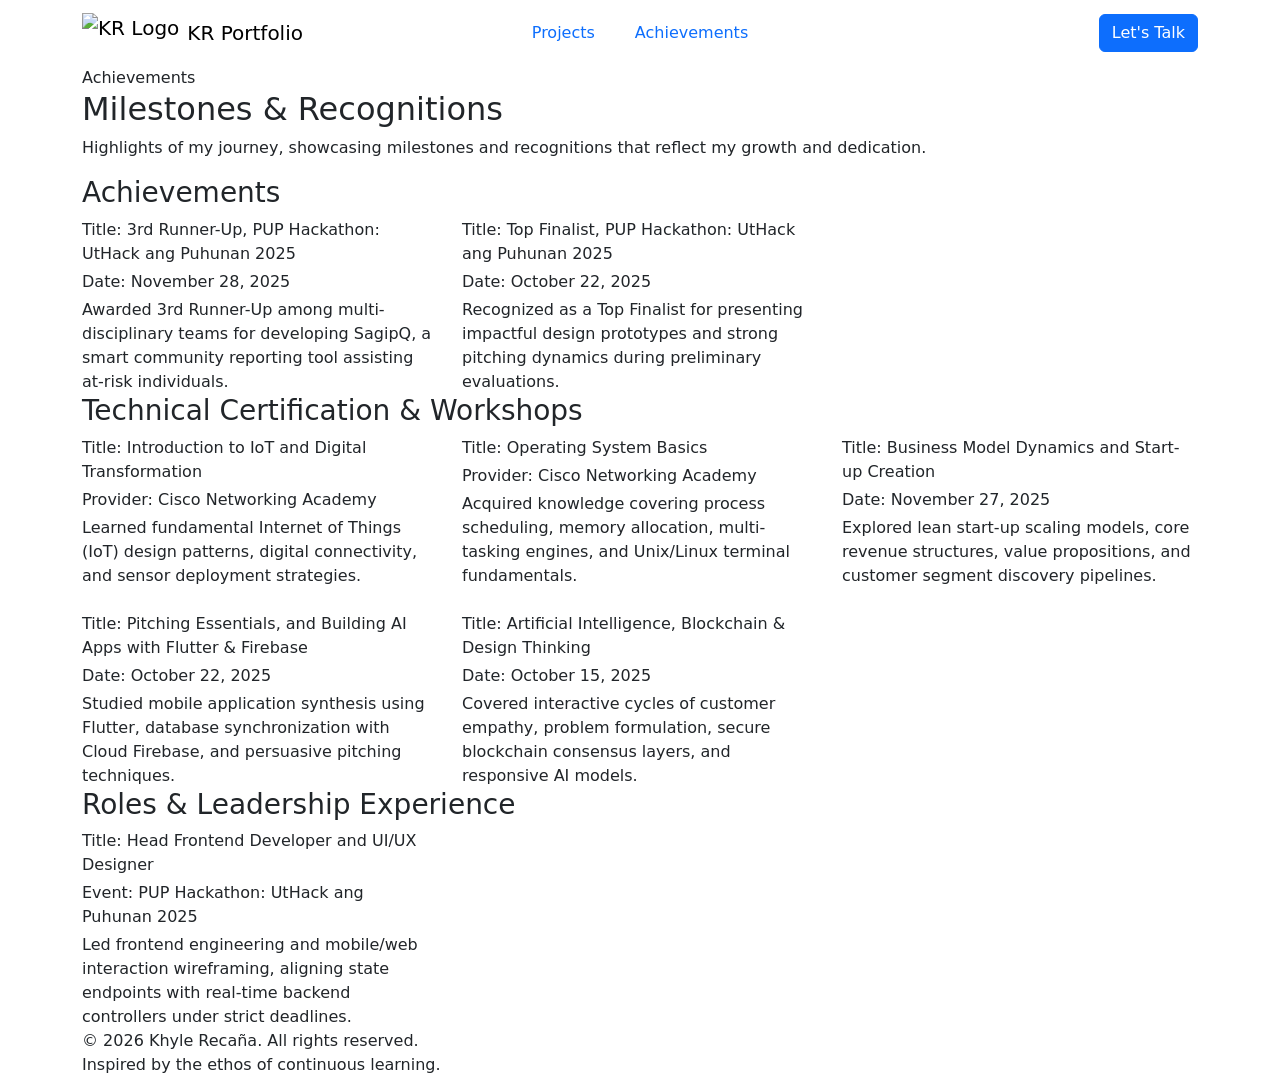
==== achievements.html @ 13f05bb8 "Add files via upload" ====
<!DOCTYPE html>
<html lang="en">

<head>
    <meta charset="UTF-8">
    <meta name="viewport" content="width=device-width, initial-scale=1.0">
    <title>Khyle Recaña | Achievements</title>
    <meta name="description" content="Achievements and milestones from the portfolio of Khyle Recaña.">

    <!-- Fonts -->
    <link rel="preconnect" href="https://fonts.googleapis.com">
    <link rel="preconnect" href="https://fonts.gstatic.com" crossorigin>
    <link
        href="https://fonts.googleapis.com/css2?family=Playfair+Display:wght@400;500;600;700&family=Inter:wght@300;400;500;600&display=swap"
        rel="stylesheet">

    <!-- Bootstrap 5.3 -->
    <link href="https://cdn.jsdelivr.net/npm/bootstrap@5.3.3/dist/css/bootstrap.min.css" rel="stylesheet"
        integrity="sha384-QWTKZyjpPEjISv5WaRU9OFeRpok6YctnYmDr5pNlyT2bRjXh0JMhjY6hW+ALEwIH" crossorigin="anonymous">

    <!-- Bootstrap Icons -->
    <link rel="stylesheet" href="https://cdn.jsdelivr.net/npm/bootstrap-icons@1.11.3/font/bootstrap-icons.css">

    <!-- Favicon -->
    <link rel="icon" type="image/svg+xml" href="static/images/Logo.svg">

    <!-- Custom CSS -->
    <link rel="stylesheet" href="static/style.css">
</head>

<body>

    <!-- ── NAVIGATION ───────────────────────────────────── -->
    <nav class="navbar nav" id="nav">
        <div class="container d-flex align-items-center justify-content-between">

            <a href="index.html" class="navbar-brand nav-logo" title="Go to Home"
                style="display:flex;align-items:center;">
                <img src="static/images/Logo.svg" alt="KR Logo" style="height:40px;width:auto;margin-right:8px;">
                KR Portfolio
            </a>

            <!-- Desktop links — centred -->
            <div class="position-absolute start-50 translate-middle-x d-none d-lg-flex align-items-center gap-2">
                <a href="projects.html#projects" class="nav-link">Projects</a>
                <a href="achievements.html#achievements" class="nav-link active">Achievements</a>
            </div>

            <div class="d-none d-lg-flex">
                <a href="index.html#contact" class="btn btn-primary text-nowrap">Let's Talk</a>
            </div>

            <button class="navbar-toggler border-0 p-1 shadow-none d-lg-none" type="button" data-bs-toggle="offcanvas"
                data-bs-target="#mobileMenu" aria-controls="mobileMenu" aria-label="Toggle navigation">
                <i class="bi bi-list fs-2 text-white"></i>
            </button>
        </div>

        <!-- Mobile Offcanvas -->
        <div class="offcanvas offcanvas-end mobile-offcanvas" tabindex="-1" id="mobileMenu">
            <div class="offcanvas-body d-flex flex-column p-4">

                <div class="mobile-nav-profile">
                    <div class="mobile-nav-avatar">
                        <img src="static/images/Logo.svg" alt="KR Logo"
                            style="width:22px;height:22px;filter:brightness(0) invert(1);">
                    </div>
                    <div>
                        <p class="mobile-nav-name">Khyle Recaña</p>
                        <p class="mobile-nav-role">Frontend Dev · PUP 2nd Year</p>
                    </div>
                </div>

                <div class="mobile-nav-divider"></div>

                <p class="mobile-nav-section-label">Navigation</p>
                <a href="projects.html#projects" class="mobile-nav-link">
                    <span class="mobile-nav-icon"><i class="bi bi-folder2"></i></span>
                    Projects
                </a>
                <a href="achievements.html#achievements" class="mobile-nav-link active">
                    <span class="mobile-nav-icon"><i class="bi bi-trophy"></i></span>
                    Achievements
                </a>

                <div class="mobile-nav-footer mt-auto">
                    <p class="mobile-nav-footer-sub">Ready to collaborate?</p>
                    <a href="index.html#contact" class="btn btn-primary w-100 rounded-pill" data-bs-dismiss="offcanvas">
                        <i class="bi bi-envelope me-2"></i>Let's Talk
                    </a>
                </div>

            </div>
        </div>
    </nav>

    <!-- ── ACHIEVEMENTS ──────────────────────────────────── -->
    <section class="achievements" id="achievements">
        <div class="container">
            <div class="section-header animate-on-scroll">
                <span class="section-label">Achievements</span>
                <h2 class="section-title">Milestones & Recognitions</h2>
                <p class="section-description text-muted-foreground">
                    Highlights of my journey, showcasing milestones and recognitions that reflect my growth and
                    dedication.
                </p>
            </div>

            <!-- Group 1: General Achievements -->
            <div class="achievements-group">
                <div class="group-header animate-on-scroll">
                    <h3 class="group-title">Achievements</h3>
                </div>
                <div class="achievement-scroll-wrapper">
                    <div class="row achievements-grid gy-4">

                        <!-- Achievement 1 -->
                        <div class="col-12 col-md-6 col-lg-4">
                            <div class="achievement-card animate-on-scroll h-100 d-flex flex-column">
                                <div class="achievement-image hero-bg">
                                    <img src="static/images/Top 3.JPG" alt="PUP Hackathon 3rd Runner-Up"
                                        class="achievement-card-image" onerror="this.style.display='none'">
                                </div>
                                <div class="achievement-divider"></div>
                                <div class="achievement-content d-flex flex-column flex-grow-1 justify-content-between">
                                    <div class="achievement-meta">
                                        <p class="mb-1"><span class="meta-label">Title:</span> 3rd Runner-Up, PUP
                                            Hackathon: UtHack ang Puhunan 2025</p>
                                        <p class="mb-1"><span class="meta-label">Date:</span> November 28, 2025</p>
                                    </div>
                                    <p class="achievement-description text-foreground mb-0">Awarded 3rd Runner-Up among
                                        multi-disciplinary teams for developing SagipQ, a smart community reporting tool
                                        assisting at-risk individuals.</p>
                                </div>
                            </div>
                        </div>

                        <!-- Achievement 2 -->
                        <div class="col-12 col-md-6 col-lg-4">
                            <div class="achievement-card animate-on-scroll h-100 d-flex flex-column">
                                <div class="achievement-image hero-bg">
                                    <img src="static/images/Finalist.jpg" alt="PUP Hackathon Finalist"
                                        class="achievement-card-image" onerror="this.style.display='none'">
                                </div>
                                <div class="achievement-divider"></div>
                                <div class="achievement-content d-flex flex-column flex-grow-1 justify-content-between">
                                    <div class="achievement-meta">
                                        <p class="mb-1"><span class="meta-label">Title:</span> Top Finalist, PUP
                                            Hackathon: UtHack ang Puhunan 2025</p>
                                        <p class="mb-1"><span class="meta-label">Date:</span> October 22, 2025</p>
                                    </div>
                                    <p class="achievement-description text-foreground mb-0">Recognized as a Top Finalist
                                        for presenting impactful design prototypes and strong pitching dynamics during
                                        preliminary evaluations.</p>
                                </div>
                            </div>
                        </div>

                    </div>
                </div>
            </div>

            <!-- Group 2: Certifications -->
            <div class="achievements-group">
                <div class="group-header animate-on-scroll">
                    <h3 class="group-title">Technical Certification & Workshops</h3>
                </div>
                <div class="achievement-scroll-wrapper">
                    <div class="row achievements-grid gy-4">

                        <!-- Cert 1 -->
                        <div class="col-12 col-md-6 col-lg-4">
                            <div class="achievement-card animate-on-scroll h-100 d-flex flex-column">
                                <div class="achievement-image rose-bg">
                                    <img src="static/images/image holder.jpg" alt="IoT" class="achievement-card-image"
                                        onerror="this.style.display='none'">
                                </div>
                                <div class="achievement-divider"></div>
                                <div class="achievement-content d-flex flex-column flex-grow-1 justify-content-between">
                                    <div class="achievement-meta">
                                        <p class="mb-1"><span class="meta-label">Title:</span> Introduction to IoT and
                                            Digital Transformation</p>
                                        <p class="mb-1"><span class="meta-label">Provider:</span> Cisco Networking
                                            Academy</p>
                                    </div>
                                    <p class="achievement-description text-foreground mb-0">Learned fundamental Internet
                                        of Things (IoT) design patterns, digital connectivity, and sensor deployment
                                        strategies.</p>
                                </div>
                            </div>
                        </div>

                        <!-- Cert 2 -->
                        <div class="col-12 col-md-6 col-lg-4">
                            <div class="achievement-card animate-on-scroll h-100 d-flex flex-column">
                                <div class="achievement-image rose-bg">
                                    <img src="static/images/image holder.jpg" alt="OS Basics"
                                        class="achievement-card-image" onerror="this.style.display='none'">
                                </div>
                                <div class="achievement-divider"></div>
                                <div class="achievement-content d-flex flex-column flex-grow-1 justify-content-between">
                                    <div class="achievement-meta">
                                        <p class="mb-1"><span class="meta-label">Title:</span> Operating System Basics
                                        </p>
                                        <p class="mb-1"><span class="meta-label">Provider:</span> Cisco Networking
                                            Academy</p>
                                    </div>
                                    <p class="achievement-description text-foreground mb-0">Acquired knowledge covering
                                        process scheduling, memory allocation, multi-tasking engines, and Unix/Linux
                                        terminal fundamentals.</p>
                                </div>
                            </div>
                        </div>

                        <!-- Cert 3 -->
                        <div class="col-12 col-md-6 col-lg-4">
                            <div class="achievement-card animate-on-scroll h-100 d-flex flex-column">
                                <div class="achievement-image rose-bg">
                                    <img src="static/images/Business Model.jpg" alt="Business Model Dynamics"
                                        class="achievement-card-image" onerror="this.style.display='none'">
                                </div>
                                <div class="achievement-divider"></div>
                                <div class="achievement-content d-flex flex-column flex-grow-1 justify-content-between">
                                    <div class="achievement-meta">
                                        <p class="mb-1"><span class="meta-label">Title:</span> Business Model Dynamics
                                            and Start-up Creation</p>
                                        <p class="mb-1"><span class="meta-label">Date:</span> November 27, 2025</p>
                                    </div>
                                    <p class="achievement-description text-foreground mb-0">Explored lean start-up
                                        scaling models, core revenue structures, value propositions, and customer
                                        segment discovery pipelines.</p>
                                </div>
                            </div>
                        </div>

                        <!-- Cert 4 -->
                        <div class="col-12 col-md-6 col-lg-4">
                            <div class="achievement-card animate-on-scroll h-100 d-flex flex-column">
                                <div class="achievement-image hero-bg">
                                    <img src="static/images/Pitching Essentials.jpg" alt="Pitching Essentials"
                                        class="achievement-card-image" onerror="this.style.display='none'">
                                </div>
                                <div class="achievement-divider"></div>
                                <div class="achievement-content d-flex flex-column flex-grow-1 justify-content-between">
                                    <div class="achievement-meta">
                                        <p class="mb-1"><span class="meta-label">Title:</span> Pitching Essentials, and
                                            Building AI Apps with Flutter & Firebase</p>
                                        <p class="mb-1"><span class="meta-label">Date:</span> October 22, 2025</p>
                                    </div>
                                    <p class="achievement-description text-foreground mb-0">Studied mobile application
                                        synthesis using Flutter, database synchronization with Cloud Firebase, and
                                        persuasive pitching techniques.</p>
                                </div>
                            </div>
                        </div>

                        <!-- Cert 5 -->
                        <div class="col-12 col-md-6 col-lg-4">
                            <div class="achievement-card animate-on-scroll h-100 d-flex flex-column">
                                <div class="achievement-image rose-bg">
                                    <img src="static/images/AI & Blockchain.jpg"
                                        alt="Artificial Intelligence, Blockchain & Design Thinking"
                                        class="achievement-card-image" onerror="this.style.display='none'">
                                </div>
                                <div class="achievement-divider"></div>
                                <div class="achievement-content d-flex flex-column flex-grow-1 justify-content-between">
                                    <div class="achievement-meta">
                                        <p class="mb-1"><span class="meta-label">Title:</span> Artificial Intelligence,
                                            Blockchain & Design Thinking</p>
                                        <p class="mb-1"><span class="meta-label">Date:</span> October 15, 2025</p>
                                    </div>
                                    <p class="achievement-description text-foreground mb-0">Covered interactive cycles
                                        of customer empathy, problem formulation, secure blockchain consensus layers,
                                        and responsive AI models.</p>
                                </div>
                            </div>
                        </div>

                    </div>
                </div>
            </div>

            <!-- Group 3: Leadership -->
            <div class="achievements-group">
                <div class="group-header animate-on-scroll">
                    <h3 class="group-title">Roles & Leadership Experience</h3>
                </div>
                <div class="achievement-scroll-wrapper">
                    <div class="row achievements-grid gy-4">

                        <!-- Leadership 1 -->
                        <div class="col-12 col-md-6 col-lg-4">
                            <div class="achievement-card animate-on-scroll h-100 d-flex flex-column">
                                <div class="achievement-image hero-bg">
                                    <img src="static/images/leadership.jpg" alt="Leadership"
                                        class="achievement-card-image" onerror="this.style.display='none'">
                                </div>
                                <div class="achievement-divider"></div>
                                <div class="achievement-content d-flex flex-column flex-grow-1 justify-content-between">
                                    <div class="achievement-meta">
                                        <p class="mb-1"><span class="meta-label">Title:</span> Head Frontend Developer
                                            and UI/UX Designer</p>
                                        <p class="mb-1"><span class="meta-label">Event:</span> PUP Hackathon: UtHack ang
                                            Puhunan 2025</p>
                                    </div>
                                    <p class="achievement-description text-foreground mb-0">Led frontend engineering and
                                        mobile/web interaction wireframing, aligning state endpoints with real-time
                                        backend controllers under strict deadlines.</p>
                                </div>
                            </div>
                        </div>

                    </div>
                </div>
            </div>

        </div>
    </section>

    <!-- ── FOOTER ────────────────────────────────────────── -->
    <footer class="footer">
        <div class="container">
            <div class="footer-content">
                <p class="footer-text mb-0">© 2026 Khyle Recaña. All rights reserved.</p>
                <p class="footer-text mb-0">Inspired by the ethos of continuous learning.</p>
            </div>
        </div>
    </footer>

    <!-- Bootstrap JS -->
    <script src="https://cdn.jsdelivr.net/npm/bootstrap@5.3.3/dist/js/bootstrap.bundle.min.js"
        integrity="sha384-YvpcrYf0tY3lHB60NNkmXc5s9fDVZLESaAA55NDzOxhy9GkcIdslK1eN7N6jIeHz"
        crossorigin="anonymous"></script>

    <script>
        // Navbar scroll effect
        const nav = document.getElementById('nav');
        window.addEventListener('scroll', () => {
            nav.classList.toggle('scrolled', window.scrollY > 50);
        });

        // Scroll-triggered animations
        const observer = new IntersectionObserver((entries) => {
            entries.forEach((entry, index) => {
                if (entry.isIntersecting) {
                    setTimeout(() => entry.target.classList.add('visible'), index * 100);
                }
            });
        }, { threshold: 0.1, rootMargin: '0px 0px -50px 0px' });

        document.querySelectorAll('.animate-on-scroll').forEach(el => observer.observe(el));

        // Horizontal drag-scroll for achievement rows
        document.querySelectorAll('.achievement-scroll-wrapper').forEach(wrapper => {
            let isDragging = false, startX = 0, scrollStart = 0;

            wrapper.addEventListener('pointerdown', e => {
                isDragging = true;
                startX = e.clientX;
                scrollStart = wrapper.scrollLeft;
                wrapper.classList.add('dragging');
                wrapper.setPointerCapture(e.pointerId);
            });

            wrapper.addEventListener('pointermove', e => {
                if (!isDragging) return;
                wrapper.scrollLeft = scrollStart - (e.clientX - startX);
            });

            const endDrag = () => { isDragging = false; wrapper.classList.remove('dragging'); };
            wrapper.addEventListener('pointerup', endDrag);
            wrapper.addEventListener('pointercancel', endDrag);
            wrapper.addEventListener('pointerleave', endDrag);
        });
    </script>

</body>

</html>
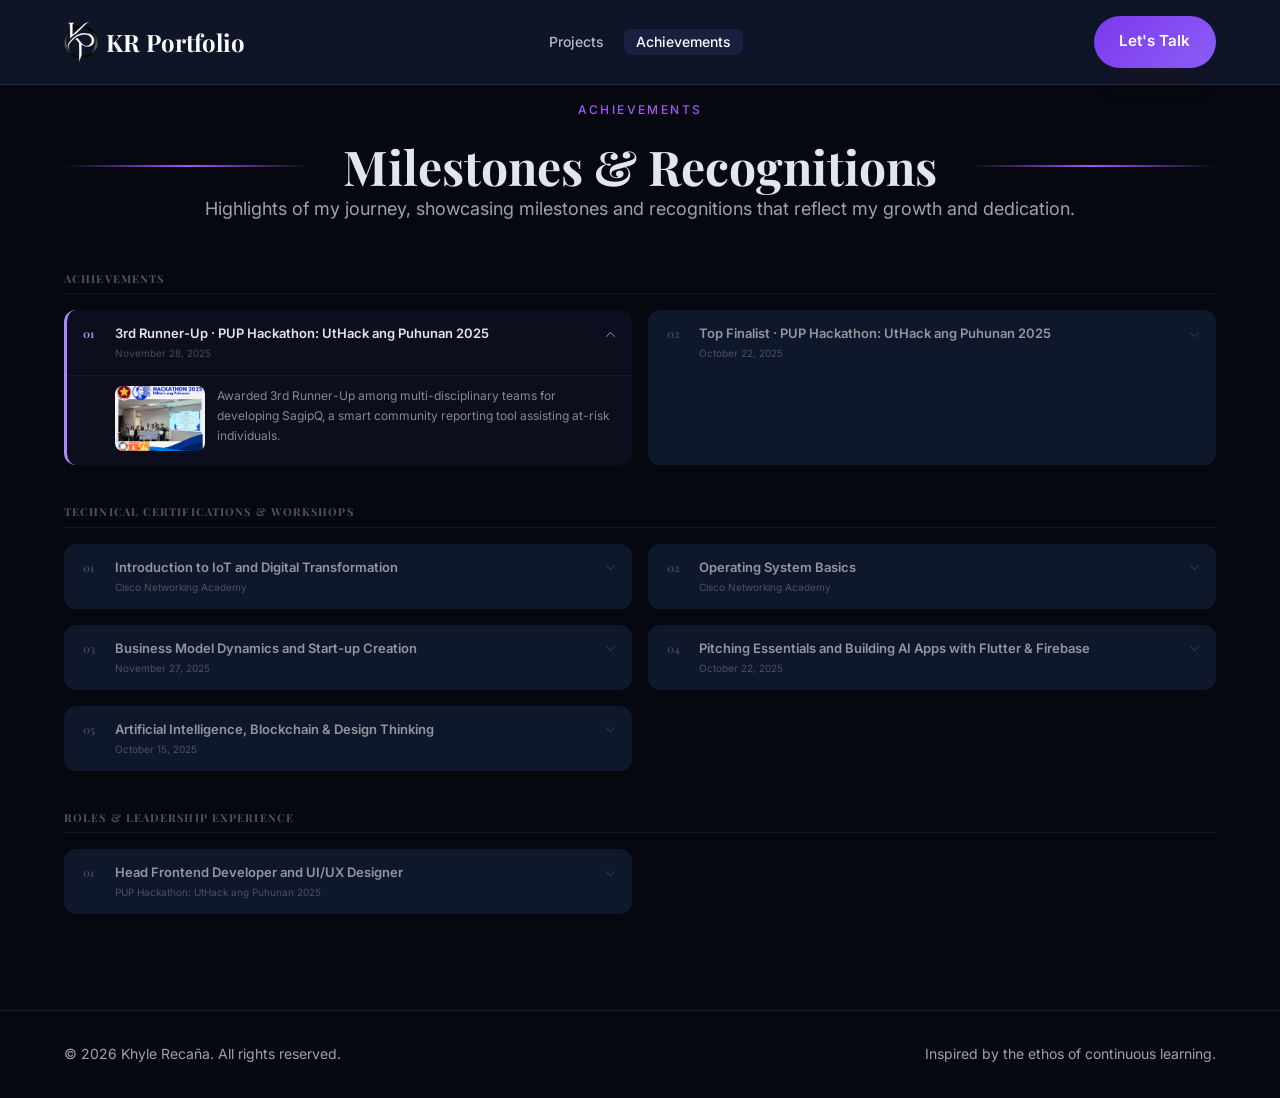
==== commit 13fede4c: "Modify achievement.html and style.css" ====
--- a/achievements.html
+++ b/achievements.html
@@ -25,7 +25,7 @@
     <link rel="icon" type="image/svg+xml" href="static/images/Logo.svg">
 
     <!-- Custom CSS -->
-    <link rel="stylesheet" href="static/style.css">
+    <link rel="stylesheet" href="style.css">
 </head>
 
 <body>
@@ -106,177 +106,178 @@
                 </p>
             </div>
 
-            <!-- Group 1: General Achievements -->
+            <!-- Group 1: Achievements -->
             <div class="achievements-group">
                 <div class="group-header animate-on-scroll">
                     <h3 class="group-title">Achievements</h3>
                 </div>
-                <div class="achievement-scroll-wrapper">
-                    <div class="row achievements-grid gy-4">
-
-                        <!-- Achievement 1 -->
-                        <div class="col-12 col-md-6 col-lg-4">
-                            <div class="achievement-card animate-on-scroll h-100 d-flex flex-column">
-                                <div class="achievement-image hero-bg">
-                                    <img src="static/images/Top 3.JPG" alt="PUP Hackathon 3rd Runner-Up"
-                                        class="achievement-card-image" onerror="this.style.display='none'">
-                                </div>
-                                <div class="achievement-divider"></div>
-                                <div class="achievement-content d-flex flex-column flex-grow-1 justify-content-between">
-                                    <div class="achievement-meta">
-                                        <p class="mb-1"><span class="meta-label">Title:</span> 3rd Runner-Up, PUP
-                                            Hackathon: UtHack ang Puhunan 2025</p>
-                                        <p class="mb-1"><span class="meta-label">Date:</span> November 28, 2025</p>
-                                    </div>
-                                    <p class="achievement-description text-foreground mb-0">Awarded 3rd Runner-Up among
-                                        multi-disciplinary teams for developing SagipQ, a smart community reporting tool
-                                        assisting at-risk individuals.</p>
-                                </div>
-                            </div>
-                        </div>
-
-                        <!-- Achievement 2 -->
-                        <div class="col-12 col-md-6 col-lg-4">
-                            <div class="achievement-card animate-on-scroll h-100 d-flex flex-column">
-                                <div class="achievement-image hero-bg">
-                                    <img src="static/images/Finalist.jpg" alt="PUP Hackathon Finalist"
-                                        class="achievement-card-image" onerror="this.style.display='none'">
-                                </div>
-                                <div class="achievement-divider"></div>
-                                <div class="achievement-content d-flex flex-column flex-grow-1 justify-content-between">
-                                    <div class="achievement-meta">
-                                        <p class="mb-1"><span class="meta-label">Title:</span> Top Finalist, PUP
-                                            Hackathon: UtHack ang Puhunan 2025</p>
-                                        <p class="mb-1"><span class="meta-label">Date:</span> October 22, 2025</p>
-                                    </div>
-                                    <p class="achievement-description text-foreground mb-0">Recognized as a Top Finalist
-                                        for presenting impactful design prototypes and strong pitching dynamics during
-                                        preliminary evaluations.</p>
-                                </div>
-                            </div>
-                        </div>
-
-                    </div>
+                <div class="row g-3">
+
+                    <!-- Achievement 1 -->
+                    <div class="col-12 col-lg-6 animate-on-scroll">
+                        <div class="ac-item open">
+                            <div class="ac-header" onclick="toggleAC(this.parentElement)">
+                                <span class="ac-num">01</span>
+                                <div class="ac-header-info">
+                                    <span class="ac-title">3rd Runner-Up · PUP Hackathon: UtHack ang Puhunan 2025</span>
+                                    <span class="ac-date">November 28, 2025</span>
+                                </div>
+                                <span class="ac-chevron"><i class="bi bi-chevron-down"></i></span>
+                            </div>
+                            <div class="ac-body">
+                                <div class="ac-img">
+                                    <img src="static/images/Top 3.JPG" alt="3rd Runner-Up"
+                                        onerror="this.style.display='none'">
+                                </div>
+                                <p class="ac-desc">Awarded 3rd Runner-Up among multi-disciplinary teams for developing
+                                    SagipQ, a smart community reporting tool assisting at-risk individuals.</p>
+                            </div>
+                        </div>
+                    </div>
+
+                    <!-- Achievement 2 -->
+                    <div class="col-12 col-lg-6 animate-on-scroll">
+                        <div class="ac-item">
+                            <div class="ac-header" onclick="toggleAC(this.parentElement)">
+                                <span class="ac-num">02</span>
+                                <div class="ac-header-info">
+                                    <span class="ac-title">Top Finalist · PUP Hackathon: UtHack ang Puhunan 2025</span>
+                                    <span class="ac-date">October 22, 2025</span>
+                                </div>
+                                <span class="ac-chevron"><i class="bi bi-chevron-down"></i></span>
+                            </div>
+                            <div class="ac-body">
+                                <div class="ac-img">
+                                    <img src="static/images/Finalist.jpg" alt="Top Finalist"
+                                        onerror="this.style.display='none'">
+                                </div>
+                                <p class="ac-desc">Recognized as a Top Finalist for presenting impactful design
+                                    prototypes and strong pitching dynamics during preliminary evaluations.</p>
+                            </div>
+                        </div>
+                    </div>
+
                 </div>
             </div>
 
             <!-- Group 2: Certifications -->
             <div class="achievements-group">
                 <div class="group-header animate-on-scroll">
-                    <h3 class="group-title">Technical Certification & Workshops</h3>
-                </div>
-                <div class="achievement-scroll-wrapper">
-                    <div class="row achievements-grid gy-4">
-
-                        <!-- Cert 1 -->
-                        <div class="col-12 col-md-6 col-lg-4">
-                            <div class="achievement-card animate-on-scroll h-100 d-flex flex-column">
-                                <div class="achievement-image rose-bg">
-                                    <img src="static/images/image holder.jpg" alt="IoT" class="achievement-card-image"
-                                        onerror="this.style.display='none'">
-                                </div>
-                                <div class="achievement-divider"></div>
-                                <div class="achievement-content d-flex flex-column flex-grow-1 justify-content-between">
-                                    <div class="achievement-meta">
-                                        <p class="mb-1"><span class="meta-label">Title:</span> Introduction to IoT and
-                                            Digital Transformation</p>
-                                        <p class="mb-1"><span class="meta-label">Provider:</span> Cisco Networking
-                                            Academy</p>
-                                    </div>
-                                    <p class="achievement-description text-foreground mb-0">Learned fundamental Internet
-                                        of Things (IoT) design patterns, digital connectivity, and sensor deployment
-                                        strategies.</p>
-                                </div>
-                            </div>
-                        </div>
-
-                        <!-- Cert 2 -->
-                        <div class="col-12 col-md-6 col-lg-4">
-                            <div class="achievement-card animate-on-scroll h-100 d-flex flex-column">
-                                <div class="achievement-image rose-bg">
+                    <h3 class="group-title">Technical Certifications & Workshops</h3>
+                </div>
+                <div class="row g-3">
+
+                    <!-- Cert 1 -->
+                    <div class="col-12 col-lg-6 animate-on-scroll">
+                        <div class="ac-item">
+                            <div class="ac-header" onclick="toggleAC(this.parentElement)">
+                                <span class="ac-num">01</span>
+                                <div class="ac-header-info">
+                                    <span class="ac-title">Introduction to IoT and Digital Transformation</span>
+                                    <span class="ac-date">Cisco Networking Academy</span>
+                                </div>
+                                <span class="ac-chevron"><i class="bi bi-chevron-down"></i></span>
+                            </div>
+                            <div class="ac-body">
+                                <div class="ac-img">
+                                    <img src="static/images/image holder.jpg" alt="IoT"
+                                        onerror="this.style.display='none'">
+                                </div>
+                                <p class="ac-desc">Learned fundamental Internet of Things (IoT) design patterns,
+                                    digital connectivity, and sensor deployment strategies.</p>
+                            </div>
+                        </div>
+                    </div>
+
+                    <!-- Cert 2 -->
+                    <div class="col-12 col-lg-6 animate-on-scroll">
+                        <div class="ac-item">
+                            <div class="ac-header" onclick="toggleAC(this.parentElement)">
+                                <span class="ac-num">02</span>
+                                <div class="ac-header-info">
+                                    <span class="ac-title">Operating System Basics</span>
+                                    <span class="ac-date">Cisco Networking Academy</span>
+                                </div>
+                                <span class="ac-chevron"><i class="bi bi-chevron-down"></i></span>
+                            </div>
+                            <div class="ac-body">
+                                <div class="ac-img">
                                     <img src="static/images/image holder.jpg" alt="OS Basics"
-                                        class="achievement-card-image" onerror="this.style.display='none'">
-                                </div>
-                                <div class="achievement-divider"></div>
-                                <div class="achievement-content d-flex flex-column flex-grow-1 justify-content-between">
-                                    <div class="achievement-meta">
-                                        <p class="mb-1"><span class="meta-label">Title:</span> Operating System Basics
-                                        </p>
-                                        <p class="mb-1"><span class="meta-label">Provider:</span> Cisco Networking
-                                            Academy</p>
-                                    </div>
-                                    <p class="achievement-description text-foreground mb-0">Acquired knowledge covering
-                                        process scheduling, memory allocation, multi-tasking engines, and Unix/Linux
-                                        terminal fundamentals.</p>
-                                </div>
-                            </div>
-                        </div>
-
-                        <!-- Cert 3 -->
-                        <div class="col-12 col-md-6 col-lg-4">
-                            <div class="achievement-card animate-on-scroll h-100 d-flex flex-column">
-                                <div class="achievement-image rose-bg">
-                                    <img src="static/images/Business Model.jpg" alt="Business Model Dynamics"
-                                        class="achievement-card-image" onerror="this.style.display='none'">
-                                </div>
-                                <div class="achievement-divider"></div>
-                                <div class="achievement-content d-flex flex-column flex-grow-1 justify-content-between">
-                                    <div class="achievement-meta">
-                                        <p class="mb-1"><span class="meta-label">Title:</span> Business Model Dynamics
-                                            and Start-up Creation</p>
-                                        <p class="mb-1"><span class="meta-label">Date:</span> November 27, 2025</p>
-                                    </div>
-                                    <p class="achievement-description text-foreground mb-0">Explored lean start-up
-                                        scaling models, core revenue structures, value propositions, and customer
-                                        segment discovery pipelines.</p>
-                                </div>
-                            </div>
-                        </div>
-
-                        <!-- Cert 4 -->
-                        <div class="col-12 col-md-6 col-lg-4">
-                            <div class="achievement-card animate-on-scroll h-100 d-flex flex-column">
-                                <div class="achievement-image hero-bg">
+                                        onerror="this.style.display='none'">
+                                </div>
+                                <p class="ac-desc">Acquired knowledge covering process scheduling, memory allocation,
+                                    multi-tasking engines, and Unix/Linux terminal fundamentals.</p>
+                            </div>
+                        </div>
+                    </div>
+
+                    <!-- Cert 3 -->
+                    <div class="col-12 col-lg-6 animate-on-scroll">
+                        <div class="ac-item">
+                            <div class="ac-header" onclick="toggleAC(this.parentElement)">
+                                <span class="ac-num">03</span>
+                                <div class="ac-header-info">
+                                    <span class="ac-title">Business Model Dynamics and Start-up Creation</span>
+                                    <span class="ac-date">November 27, 2025</span>
+                                </div>
+                                <span class="ac-chevron"><i class="bi bi-chevron-down"></i></span>
+                            </div>
+                            <div class="ac-body">
+                                <div class="ac-img">
+                                    <img src="static/images/Business Model.jpg" alt="Business Model"
+                                        onerror="this.style.display='none'">
+                                </div>
+                                <p class="ac-desc">Explored lean start-up scaling models, core revenue structures,
+                                    value propositions, and customer segment discovery pipelines.</p>
+                            </div>
+                        </div>
+                    </div>
+
+                    <!-- Cert 4 -->
+                    <div class="col-12 col-lg-6 animate-on-scroll">
+                        <div class="ac-item">
+                            <div class="ac-header" onclick="toggleAC(this.parentElement)">
+                                <span class="ac-num">04</span>
+                                <div class="ac-header-info">
+                                    <span class="ac-title">Pitching Essentials and Building AI Apps with Flutter &
+                                        Firebase</span>
+                                    <span class="ac-date">October 22, 2025</span>
+                                </div>
+                                <span class="ac-chevron"><i class="bi bi-chevron-down"></i></span>
+                            </div>
+                            <div class="ac-body">
+                                <div class="ac-img">
                                     <img src="static/images/Pitching Essentials.jpg" alt="Pitching Essentials"
-                                        class="achievement-card-image" onerror="this.style.display='none'">
-                                </div>
-                                <div class="achievement-divider"></div>
-                                <div class="achievement-content d-flex flex-column flex-grow-1 justify-content-between">
-                                    <div class="achievement-meta">
-                                        <p class="mb-1"><span class="meta-label">Title:</span> Pitching Essentials, and
-                                            Building AI Apps with Flutter & Firebase</p>
-                                        <p class="mb-1"><span class="meta-label">Date:</span> October 22, 2025</p>
-                                    </div>
-                                    <p class="achievement-description text-foreground mb-0">Studied mobile application
-                                        synthesis using Flutter, database synchronization with Cloud Firebase, and
-                                        persuasive pitching techniques.</p>
-                                </div>
-                            </div>
-                        </div>
-
-                        <!-- Cert 5 -->
-                        <div class="col-12 col-md-6 col-lg-4">
-                            <div class="achievement-card animate-on-scroll h-100 d-flex flex-column">
-                                <div class="achievement-image rose-bg">
-                                    <img src="static/images/AI & Blockchain.jpg"
-                                        alt="Artificial Intelligence, Blockchain & Design Thinking"
-                                        class="achievement-card-image" onerror="this.style.display='none'">
-                                </div>
-                                <div class="achievement-divider"></div>
-                                <div class="achievement-content d-flex flex-column flex-grow-1 justify-content-between">
-                                    <div class="achievement-meta">
-                                        <p class="mb-1"><span class="meta-label">Title:</span> Artificial Intelligence,
-                                            Blockchain & Design Thinking</p>
-                                        <p class="mb-1"><span class="meta-label">Date:</span> October 15, 2025</p>
-                                    </div>
-                                    <p class="achievement-description text-foreground mb-0">Covered interactive cycles
-                                        of customer empathy, problem formulation, secure blockchain consensus layers,
-                                        and responsive AI models.</p>
-                                </div>
-                            </div>
-                        </div>
-
-                    </div>
+                                        onerror="this.style.display='none'">
+                                </div>
+                                <p class="ac-desc">Studied mobile application synthesis using Flutter, database
+                                    synchronization with Cloud Firebase, and persuasive pitching techniques.</p>
+                            </div>
+                        </div>
+                    </div>
+
+                    <!-- Cert 5 -->
+                    <div class="col-12 col-lg-6 animate-on-scroll">
+                        <div class="ac-item">
+                            <div class="ac-header" onclick="toggleAC(this.parentElement)">
+                                <span class="ac-num">05</span>
+                                <div class="ac-header-info">
+                                    <span class="ac-title">Artificial Intelligence, Blockchain & Design Thinking</span>
+                                    <span class="ac-date">October 15, 2025</span>
+                                </div>
+                                <span class="ac-chevron"><i class="bi bi-chevron-down"></i></span>
+                            </div>
+                            <div class="ac-body">
+                                <div class="ac-img">
+                                    <img src="static/images/AI & Blockchain.jpg" alt="AI & Blockchain"
+                                        onerror="this.style.display='none'">
+                                </div>
+                                <p class="ac-desc">Covered interactive cycles of customer empathy, problem
+                                    formulation, secure blockchain consensus layers, and responsive AI models.</p>
+                            </div>
+                        </div>
+                    </div>
+
                 </div>
             </div>
 
@@ -285,35 +286,33 @@
                 <div class="group-header animate-on-scroll">
                     <h3 class="group-title">Roles & Leadership Experience</h3>
                 </div>
-                <div class="achievement-scroll-wrapper">
-                    <div class="row achievements-grid gy-4">
-
-                        <!-- Leadership 1 -->
-                        <div class="col-12 col-md-6 col-lg-4">
-                            <div class="achievement-card animate-on-scroll h-100 d-flex flex-column">
-                                <div class="achievement-image hero-bg">
+                <div class="row g-3">
+
+                    <!-- Leadership 1 -->
+                    <div class="col-12 col-lg-6 animate-on-scroll">
+                        <div class="ac-item">
+                            <div class="ac-header" onclick="toggleAC(this.parentElement)">
+                                <span class="ac-num">01</span>
+                                <div class="ac-header-info">
+                                    <span class="ac-title">Head Frontend Developer and UI/UX Designer</span>
+                                    <span class="ac-date">PUP Hackathon: UtHack ang Puhunan 2025</span>
+                                </div>
+                                <span class="ac-chevron"><i class="bi bi-chevron-down"></i></span>
+                            </div>
+                            <div class="ac-body">
+                                <div class="ac-img">
                                     <img src="static/images/leadership.jpg" alt="Leadership"
-                                        class="achievement-card-image" onerror="this.style.display='none'">
-                                </div>
-                                <div class="achievement-divider"></div>
-                                <div class="achievement-content d-flex flex-column flex-grow-1 justify-content-between">
-                                    <div class="achievement-meta">
-                                        <p class="mb-1"><span class="meta-label">Title:</span> Head Frontend Developer
-                                            and UI/UX Designer</p>
-                                        <p class="mb-1"><span class="meta-label">Event:</span> PUP Hackathon: UtHack ang
-                                            Puhunan 2025</p>
-                                    </div>
-                                    <p class="achievement-description text-foreground mb-0">Led frontend engineering and
-                                        mobile/web interaction wireframing, aligning state endpoints with real-time
-                                        backend controllers under strict deadlines.</p>
-                                </div>
-                            </div>
-                        </div>
-
-                    </div>
-                </div>
-            </div>
-
+                                        onerror="this.style.display='none'">
+                                </div>
+                                <p class="ac-desc">Led frontend engineering and mobile/web interaction wireframing,
+                                    aligning state endpoints with real-time backend controllers under strict deadlines.
+                                </p>
+                            </div>
+                        </div>
+                    </div>
+
+                </div>
+            </div>
         </div>
     </section>
 
@@ -350,28 +349,10 @@
 
         document.querySelectorAll('.animate-on-scroll').forEach(el => observer.observe(el));
 
-        // Horizontal drag-scroll for achievement rows
-        document.querySelectorAll('.achievement-scroll-wrapper').forEach(wrapper => {
-            let isDragging = false, startX = 0, scrollStart = 0;
-
-            wrapper.addEventListener('pointerdown', e => {
-                isDragging = true;
-                startX = e.clientX;
-                scrollStart = wrapper.scrollLeft;
-                wrapper.classList.add('dragging');
-                wrapper.setPointerCapture(e.pointerId);
-            });
-
-            wrapper.addEventListener('pointermove', e => {
-                if (!isDragging) return;
-                wrapper.scrollLeft = scrollStart - (e.clientX - startX);
-            });
-
-            const endDrag = () => { isDragging = false; wrapper.classList.remove('dragging'); };
-            wrapper.addEventListener('pointerup', endDrag);
-            wrapper.addEventListener('pointercancel', endDrag);
-            wrapper.addEventListener('pointerleave', endDrag);
-        });
+        // Accordion toggle function
+        function toggleAC(item) {
+            item.classList.toggle('open');
+        }
     </script>
 
 </body>
--- a/style.css
+++ b/style.css
@@ -0,0 +1,1731 @@
+/* ── 1. RESET & BASE ─────────────────────────────────────── */
+*,
+*::before,
+*::after {
+  box-sizing: border-box;
+  margin: 0;
+  padding: 0;
+}
+
+html {
+  scroll-behavior: smooth;
+}
+
+body {
+  font-family: 'Inter', sans-serif;
+  background-color: var(--background);
+  color: var(--foreground);
+  line-height: 1.6;
+  -webkit-font-smoothing: antialiased;
+}
+
+h1,
+h2,
+h3,
+h4,
+h5,
+h6 {
+  font-family: 'Playfair Display', serif;
+  line-height: 1.2;
+}
+
+a {
+  text-decoration: none;
+  color: inherit;
+}
+
+img {
+  max-width: 100%;
+  display: block;
+}
+
+.container {
+  max-width: 1200px;
+  margin: 0 auto;
+  padding: 0 1.5rem;
+}
+
+.relative {
+  position: relative;
+}
+
+
+/* ── 2. CSS VARIABLES ────────────────────────────────────── */
+:root {
+  --dusty-violet: #c084fc;
+  --dusty-violet-light: #a855f7;
+
+  --background: #05090f;
+  --foreground: #e2e4ee;
+  --card: #111827;
+  --card-foreground: #e2e8f0;
+  --primary: #6366f1;
+  --primary-foreground: #f8fafc;
+  --secondary: #8b5cf6;
+  --secondary-foreground: #f8fafc;
+  --muted: #334155;
+  --muted-foreground: #9ca3af;
+  --accent: #a855f7;
+  --border: rgba(148, 163, 184, 0.16);
+
+  --gradient-hero: linear-gradient(135deg, #7c3aed 0%, #8b5cf6 100%);
+  --gradient-rose: linear-gradient(135deg, #c084fc 0%, #a855f7 100%);
+
+  --shadow-elevated: 0 8px 30px -8px rgba(15, 23, 42, 0.25);
+  --shadow-card: 0 2px 12px -2px rgba(15, 23, 42, 0.2);
+  --radius: 0.75rem;
+}
+
+
+/* ── 3. TYPOGRAPHY & LINKS ───────────────────────────────── */
+.section-header {
+  text-align: center;
+  margin-bottom: 3rem;
+}
+
+.section-label {
+  font-size: 0.75rem;
+  text-transform: uppercase;
+  letter-spacing: 0.2em;
+  color: var(--accent);
+  font-weight: 500;
+}
+
+.section-title {
+  font-size: 2.5rem;
+  font-weight: 700;
+  color: var(--foreground);
+  margin-top: 1rem;
+  margin-bottom: 0;
+  display: flex;
+  align-items: center;
+  justify-content: center;
+  gap: 1.5rem;
+  position: relative;
+}
+
+.section-title::before,
+.section-title::after {
+  content: '';
+  flex: 1;
+  height: 2px;
+  background: linear-gradient(90deg, transparent, var(--accent), transparent);
+  box-shadow: -12px 0 0 -8px var(--accent), 12px 0 0 -8px var(--accent);
+}
+
+@media (min-width: 768px) {
+  .section-title {
+    font-size: 3rem;
+    gap: 2rem;
+  }
+}
+
+.section-description {
+  font-size: 1.125rem;
+  color: var(--muted-foreground);
+  max-width: 70rem;
+  margin: 0 auto;
+}
+
+
+/* ── 4. UTILITY ──────────────────────────────────────────── */
+.text-foreground {
+  color: var(--foreground) !important;
+}
+
+
+/* ── 5. NAVIGATION (DESKTOP) ─────────────────────────────── */
+.nav {
+  position: fixed;
+  top: 0;
+  left: 0;
+  right: 0;
+  z-index: 50;
+  padding: 1rem 0;
+  transition: all 0.3s ease;
+  border-bottom: 1px solid rgba(148, 163, 184, 0.16);
+  background: rgba(15, 23, 42, 0.92);
+}
+
+.nav.scrolled {
+  background: rgba(15, 23, 42, 0.96);
+  backdrop-filter: blur(14px);
+  -webkit-backdrop-filter: blur(14px);
+  border-bottom-color: rgba(148, 163, 184, 0.22);
+}
+
+.nav-logo {
+  font-family: 'Playfair Display', serif;
+  font-size: 1.5rem;
+  font-weight: 700;
+  color: var(--primary-foreground);
+  transition: color 0.2s ease;
+}
+
+.nav-logo:hover {
+  color: var(--primary);
+}
+
+.nav .nav-link,
+.nav a.nav-link {
+  font-size: 0.875rem;
+  font-weight: 500;
+  color: var(--foreground) !important;
+  opacity: 0.8;
+  transition: color 0.2s, background 0.2s, opacity 0.2s;
+  padding: 6px 12px !important;
+  border-radius: 8px;
+  line-height: 1;
+}
+
+.nav .nav-link:hover,
+.nav a.nav-link:hover {
+  color: var(--primary) !important;
+  opacity: 1;
+}
+
+.nav .nav-link.active,
+.nav a.nav-link.active {
+  color: #fff !important;
+  opacity: 1;
+  background: rgba(124, 110, 245, 0.12);
+  text-decoration: none !important;
+  padding: 6px 12px !important;
+}
+
+.nav-link:hover {
+  color: var(--primary) !important;
+  opacity: 1;
+}
+
+.navbar-toggler:focus {
+  box-shadow: none;
+  outline: none;
+}
+
+
+/* ── 6. NAVIGATION (MOBILE OFFCANVAS) ────────────────────── */
+.mobile-offcanvas {
+  top: 64px !important;
+  background: rgba(10, 14, 26, 0.99) !important;
+  backdrop-filter: blur(20px);
+  -webkit-backdrop-filter: blur(20px);
+  border-left: 1px solid rgba(255, 255, 255, 0.08) !important;
+  width: 72% !important;
+  max-width: 280px !important;
+}
+
+.mobile-offcanvas .offcanvas-header {
+  display: none;
+}
+
+.offcanvas-backdrop {
+  top: 64px !important;
+}
+
+.mobile-nav-profile {
+  display: flex;
+  align-items: center;
+  gap: 10px;
+  margin-bottom: 16px;
+}
+
+.mobile-nav-avatar {
+  width: 38px;
+  height: 38px;
+  border-radius: 10px;
+  background: rgba(124, 110, 245, 0.15);
+  border: 1px solid rgba(124, 110, 245, 0.25);
+  display: flex;
+  align-items: center;
+  justify-content: center;
+  flex-shrink: 0;
+}
+
+.mobile-nav-name {
+  font-size: 13px;
+  font-weight: 600;
+  color: #e2e4ee;
+  margin: 0;
+}
+
+.mobile-nav-role {
+  font-size: 10px;
+  color: rgba(255, 255, 255, 0.35);
+  margin: 0;
+}
+
+.mobile-nav-divider {
+  height: 1px;
+  background: rgba(255, 255, 255, 0.07);
+  margin-bottom: 16px;
+}
+
+.mobile-nav-section-label {
+  font-size: 10px;
+  font-weight: 600;
+  letter-spacing: 0.1em;
+  text-transform: uppercase;
+  color: rgba(255, 255, 255, 0.25);
+  margin-bottom: 8px;
+}
+
+.mobile-nav-link {
+  display: flex;
+  align-items: center;
+  gap: 10px;
+  font-size: 14px;
+  font-weight: 500;
+  color: rgba(255, 255, 255, 0.55);
+  padding: 10px 12px;
+  border-radius: 8px;
+  text-decoration: none;
+  margin-bottom: 2px;
+  transition: background 0.15s, color 0.15s;
+}
+
+.mobile-nav-link:hover {
+  color: #fff;
+  background: rgba(124, 110, 245, 0.1);
+}
+
+.mobile-nav-link.active {
+  color: #fff;
+  background: rgba(124, 110, 245, 0.12);
+  border-left: 2px solid #a78bfa;
+  padding-left: 10px;
+}
+
+.mobile-nav-link.active .mobile-nav-icon {
+  background: rgba(124, 110, 245, 0.25);
+  color: #c4b5fd;
+}
+
+.mobile-nav-icon {
+  width: 26px;
+  height: 26px;
+  border-radius: 6px;
+  background: rgba(124, 110, 245, 0.12);
+  display: flex;
+  align-items: center;
+  justify-content: center;
+  font-size: 12px;
+  color: #a78bfa;
+  flex-shrink: 0;
+}
+
+.mobile-nav-footer {
+  padding-top: 16px;
+  border-top: 1px solid rgba(255, 255, 255, 0.07);
+}
+
+.mobile-nav-footer-sub {
+  font-size: 11px;
+  color: rgba(255, 255, 255, 0.25);
+  text-align: center;
+  margin-bottom: 10px;
+}
+
+
+/* ── 7. BUTTONS ──────────────────────────────────────────── */
+.btn {
+  display: inline-flex;
+  align-items: center;
+  gap: 0.5rem;
+  padding: 0.9rem 1.6rem;
+  font-size: 0.95rem;
+  font-weight: 600;
+  border-radius: 999px;
+  transition: all 0.25s ease;
+  cursor: pointer;
+  border: none;
+}
+
+.btn-primary {
+  background: var(--gradient-hero);
+  color: var(--primary-foreground);
+  box-shadow: 0 18px 35px -18px rgba(95, 17, 20, 0.3);
+}
+
+.btn-primary:hover {
+  opacity: 0.9;
+  transform: translateY(-2px);
+  color: var(--primary-foreground);
+}
+
+.btn-secondary {
+  background: var(--card);
+  color: var(--foreground);
+  border: 1px solid var(--border);
+}
+
+.btn-secondary:hover {
+  background: rgba(215, 152, 164, 0.1);
+  color: var(--foreground);
+}
+
+.btn-secondary.hero-secondary-btn {
+  background: rgba(95, 17, 20, 0.08);
+  color: var(--foreground);
+  border: 1px solid var(--border);
+}
+
+.btn-secondary.hero-secondary-btn:hover {
+  background: rgba(95, 17, 20, 0.15);
+}
+
+
+/* ── 8. ANIMATIONS & SCROLL REVEALS ─────────────────────── */
+@keyframes fadeInLeft {
+  from {
+    opacity: 0;
+    transform: translateX(-20px);
+  }
+
+  to {
+    opacity: 1;
+    transform: translateX(0);
+  }
+}
+
+@keyframes fadeInRight {
+  from {
+    opacity: 0;
+    transform: translateX(20px);
+  }
+
+  to {
+    opacity: 1;
+    transform: translateX(0);
+  }
+}
+
+@keyframes float {
+
+  0%,
+  100% {
+    transform: translateY(0);
+  }
+
+  50% {
+    transform: translateY(-10px);
+  }
+}
+
+@keyframes blobShift {
+
+  0%,
+  100% {
+    border-radius: 45% 55% 50% 50% / 50% 50% 50% 50%;
+  }
+
+  25% {
+    border-radius: 50% 45% 55% 50% / 50% 50% 50% 50%;
+  }
+
+  50% {
+    border-radius: 50% 50% 45% 55% / 50% 50% 50% 50%;
+  }
+
+  75% {
+    border-radius: 55% 50% 50% 45% / 50% 50% 50% 50%;
+  }
+}
+
+@keyframes blobShift2 {
+
+  0%,
+  100% {
+    border-radius: 50% 45% 55% 50% / 50% 50% 50% 50%;
+  }
+
+  25% {
+    border-radius: 55% 50% 50% 45% / 50% 50% 50% 50%;
+  }
+
+  50% {
+    border-radius: 45% 55% 50% 50% / 50% 50% 50% 50%;
+  }
+
+  75% {
+    border-radius: 50% 50% 45% 55% / 50% 50% 50% 50%;
+  }
+}
+
+.animate-on-scroll {
+  opacity: 0;
+  transform: translateY(30px);
+  transition: all 0.6s ease;
+}
+
+.animate-on-scroll.visible {
+  opacity: 1;
+  transform: translateY(0);
+}
+
+
+/* ── 9. HERO SECTION ─────────────────────────────────────── */
+.hero {
+  min-height: 100vh;
+  display: grid;
+  align-items: center;
+  padding-top: 6rem;
+  position: relative;
+  overflow: hidden;
+  background: var(--background);
+  color: var(--foreground);
+}
+
+.hero::before {
+  content: '';
+  position: absolute;
+  inset: 0;
+  background-image:
+    radial-gradient(circle at 20% 50%, rgba(168, 85, 247, 0.12) 0%, transparent 45%),
+    radial-gradient(circle at 80% 80%, rgba(139, 92, 246, 0.12) 0%, transparent 40%);
+  opacity: 0.9;
+  pointer-events: none;
+}
+
+.hero-bg-1 {
+  position: absolute;
+  top: 2rem;
+  left: 2rem;
+  width: 22rem;
+  height: 22rem;
+  border-radius: 45% 55% 50% 50% / 50% 50% 50% 50%;
+  background: rgba(168, 85, 247, 0.18);
+  filter: blur(70px);
+  opacity: 0.75;
+  animation: blobShift 6s ease-in-out infinite;
+}
+
+.hero-bg-2 {
+  position: absolute;
+  bottom: 2rem;
+  right: 3rem;
+  width: 28rem;
+  height: 28rem;
+  border-radius: 50% 45% 55% 50% / 50% 50% 50% 50%;
+  background: rgba(139, 92, 246, 0.12);
+  filter: blur(120px);
+  opacity: 0.55;
+  animation: blobShift2 8s ease-in-out infinite;
+}
+
+.hero-content {
+  position: relative;
+}
+
+.hero-text {
+  animation: fadeInLeft 0.8s ease forwards;
+}
+
+.hero-pill {
+  display: inline-flex;
+  padding: 0.65rem 1rem;
+  border-radius: 999px;
+  border: 1px solid rgba(99, 102, 241, 0.25);
+  background: rgba(99, 102, 241, 0.12);
+  color: var(--primary-foreground);
+  font-size: 0.75rem;
+  letter-spacing: 0.2em;
+  text-transform: uppercase;
+  margin-bottom: 1.5rem;
+}
+
+.hero-title {
+  font-size: 3.5rem;
+  font-weight: 700;
+  color: var(--foreground);
+  margin-bottom: 1.5rem;
+  line-height: 1.02;
+}
+
+.hero-title-break {
+  display: none;
+}
+
+.hero-title .gradient {
+  background: var(--gradient-rose);
+  -webkit-background-clip: text;
+  -webkit-text-fill-color: transparent;
+  background-clip: text;
+}
+
+.hero-description {
+  font-size: 1.12rem;
+  color: var(--muted-foreground);
+  max-width: 36rem;
+  margin-bottom: 2rem;
+  line-height: 1.8;
+}
+
+.hero-buttons {
+  display: flex;
+  flex-wrap: wrap;
+  gap: 1rem;
+  margin-bottom: 1.75rem;
+}
+
+.hero-footer {
+  display: flex;
+  flex-wrap: wrap;
+  align-items: center;
+  gap: 1rem;
+}
+
+.hero-footer-label {
+  color: var(--muted-foreground);
+  font-size: 0.75rem;
+  letter-spacing: 0.2em;
+  text-transform: uppercase;
+}
+
+.hero-socials {
+  display: flex;
+  gap: 0.8rem;
+}
+
+.social-link {
+  width: 2.75rem;
+  height: 2.75rem;
+  display: flex;
+  align-items: center;
+  justify-content: center;
+  background: var(--card);
+  border: 1px solid var(--border);
+  border-radius: 50%;
+  transition: all 0.2s ease;
+  color: var(--foreground) !important;
+}
+
+.social-link:hover {
+  background: rgba(215, 152, 164, 0.2);
+  border-color: var(--dusty-violet-light);
+  color: var(--primary) !important;
+}
+
+.hero-visual {
+  display: flex;
+  justify-content: center;
+  animation: fadeInRight 0.8s ease 0.2s forwards;
+  opacity: 0;
+}
+
+.hero-avatar-wrapper {
+  position: relative;
+}
+
+.hero-avatar-ring {
+  position: absolute;
+  inset: -1rem;
+  border-radius: 45% 55% 50% 50% / 50% 50% 50% 50%;
+  background: var(--gradient-rose);
+  opacity: 0.3;
+  filter: blur(12px);
+  animation: blobShift 6s ease-in-out infinite;
+}
+
+.hero-avatar {
+  position: relative;
+  width: 24rem;
+  height: 24rem;
+  border-radius: 45% 55% 50% 50% / 50% 50% 50% 50%;
+  overflow: visible;
+  border: 4px solid rgba(215, 152, 164, 0.3);
+  animation: blobShift 5s ease-in-out infinite;
+}
+
+.hero-avatar::after {
+  content: '';
+  position: absolute;
+  bottom: -2rem;
+  left: 50%;
+  transform: translateX(-50%);
+  width: 90%;
+  height: 1.5rem;
+  background: radial-gradient(ellipse at center, rgba(215, 152, 164, 0.4) 0%, rgba(95, 17, 20, 0.15) 70%, transparent 100%);
+  filter: blur(18px);
+  pointer-events: none;
+}
+
+.hero-avatar-inner {
+  width: 100%;
+  height: 100%;
+  display: flex;
+  align-items: center;
+  justify-content: center;
+  border-radius: 45% 55% 50% 50% / 50% 50% 50% 50%;
+  overflow: hidden;
+}
+
+.hero-avatar-img {
+  width: 100%;
+  height: 100%;
+  object-fit: cover;
+}
+
+.floating-badge {
+  position: absolute;
+  padding: 0.5rem 1rem;
+  background: var(--card);
+  border: 1px solid var(--dusty-violet);
+  border-radius: var(--radius);
+  box-shadow: var(--shadow-elevated);
+  font-size: 0.875rem;
+  font-weight: 600;
+  color: var(--foreground);
+  animation: float 3s ease-in-out infinite;
+}
+
+.floating-badge-1 {
+  left: -2rem;
+  top: 20%;
+  animation-delay: 0s;
+}
+
+.floating-badge-2 {
+  right: -2rem;
+  bottom: 20%;
+  animation-delay: 0.5s;
+}
+
+.hero-avatar-mobile {
+  width: 100px !important;
+  height: 100px !important;
+}
+
+/* Mobile title (smaller, beside avatar) */
+.hero-title-mobile {
+  font-family: 'Playfair Display', serif;
+  font-size: 1.3rem;
+  font-weight: 700;
+  color: var(--foreground);
+  line-height: 1.2;
+  margin: 0;
+}
+
+.hero-title-mobile .gradient {
+  background: var(--gradient-rose);
+  -webkit-background-clip: text;
+  -webkit-text-fill-color: transparent;
+  background-clip: text;
+}
+
+/* ── 10. ABOUT SECTION ───────────────────────────────────── */
+.about {
+  padding: 6rem 0;
+  position: relative;
+  background: var(--background);
+}
+
+.about-bg {
+  position: absolute;
+  inset: 0;
+  background: linear-gradient(180deg, transparent 0%, rgba(215, 152, 164, 0.05) 50%, transparent 100%);
+}
+
+.about-content {
+  margin-bottom: 3rem;
+}
+
+.about-main-text {
+  font-size: 1.125rem;
+  color: var(--foreground);
+  line-height: 1.6;
+  margin: 0;
+}
+
+.about-main-text strong {
+  color: var(--secondary);
+}
+
+.about-description {
+  font-size: 1rem;
+  color: var(--muted-foreground);
+  line-height: 1.7;
+  margin: 0;
+}
+
+.about-card-academic {
+  padding: 1.5rem;
+  background: var(--card);
+  border: 1px solid var(--border);
+  border-radius: 1rem;
+  box-shadow: var(--shadow-card);
+  display: flex;
+  flex-direction: column;
+  gap: 0.75rem;
+  height: fit-content;
+}
+
+.academic-icon {
+  font-size: 1.5rem;
+  color: var(--accent);
+}
+
+.academic-label {
+  font-size: 0.75rem;
+  text-transform: uppercase;
+  letter-spacing: 0.2em;
+  color: var(--accent);
+  font-weight: 600;
+}
+
+.academic-title {
+  font-size: 1.25rem;
+  font-weight: 700;
+  color: var(--foreground);
+  margin: 0;
+}
+
+.academic-meta {
+  font-size: 0.8rem;
+  color: var(--muted-foreground);
+  font-weight: 500;
+}
+
+
+/* ── 11. TOOLS SECTION ───────────────────────────────────── */
+.tools-section {
+  text-align: center;
+  margin-top: 4rem;
+}
+
+.tools-label {
+  font-size: 0.875rem;
+  color: var(--muted-foreground);
+  margin-bottom: 1.5rem;
+}
+
+.tool-tag {
+  display: inline-flex;
+  align-items: center;
+  padding: 6px 14px;
+  border-radius: 999px;
+  border: 1px solid var(--border);
+  background: var(--card);
+  color: var(--foreground);
+  font-size: 0.8rem;
+  font-weight: 500;
+  transition: border-color 0.2s, background 0.2s;
+}
+
+.tool-tag i {
+  color: var(--primary);
+  opacity: 0.85;
+}
+
+.tool-tag:hover {
+  border-color: rgba(124, 110, 245, 0.4);
+  background: rgba(124, 110, 245, 0.07);
+}
+
+
+/* ── 12. PROJECTS SECTION ────────────────────────────────── */
+.projects {
+  padding: 6rem 0;
+  position: relative;
+}
+
+.projects-bg {
+  position: absolute;
+  top: 0;
+  right: 0;
+  width: 24rem;
+  height: 24rem;
+  background: var(--dusty-violet);
+  opacity: 0.1;
+  border-radius: 50%;
+  filter: blur(60px);
+}
+
+.project-card {
+  position: relative;
+  background: var(--card);
+  border: 1px solid var(--border);
+  border-radius: 1rem;
+  overflow: hidden;
+  box-shadow: var(--shadow-card);
+  transition: all 0.3s;
+}
+
+.project-card:hover {
+  border-color: rgba(215, 152, 164, 0.5);
+  box-shadow: var(--shadow-elevated);
+}
+
+.project-card:hover .project-title {
+  color: var(--primary);
+}
+
+.project-label {
+  position: absolute;
+  top: 1rem;
+  right: 1rem;
+  padding: 0.25rem 0.65rem;
+  font-size: 0.75rem;
+  color: var(--background);
+  background: rgba(255, 255, 255, 0.9);
+  border: 1px solid rgba(204, 204, 204, 0.7);
+  border-radius: 999px;
+  z-index: 1;
+  white-space: nowrap;
+}
+
+.project-image {
+  height: 12rem;
+  display: flex;
+  align-items: center;
+  justify-content: center;
+  position: relative;
+  overflow: hidden;
+}
+
+.project-image.hero-bg {
+  background: var(--gradient-hero);
+}
+
+.project-image.rose-bg {
+  background: var(--gradient-rose);
+}
+
+.project-card-image {
+  width: 100%;
+  height: 100%;
+  object-fit: cover;
+}
+
+.project-content {
+  padding: 1.5rem;
+}
+
+.project-title {
+  font-size: 1.25rem;
+  font-weight: 600;
+  color: var(--foreground);
+  margin-bottom: 0.75rem;
+  transition: color 0.2s;
+}
+
+.project-description {
+  font-size: 0.875rem;
+  color: var(--muted-foreground);
+  margin-bottom: 1rem;
+  line-height: 1.7;
+}
+
+.project-languages {
+  font-size: 0.85rem;
+  color: var(--muted-foreground);
+  margin-bottom: 0.75rem;
+  font-weight: 500;
+}
+
+.project-credit {
+  font-size: 0.8rem;
+  color: var(--muted-foreground);
+  margin-bottom: 1rem;
+  font-weight: 500;
+}
+
+.project-links {
+  display: flex;
+  gap: 1rem;
+  padding-top: 0.5rem;
+}
+
+.project-link {
+  display: flex;
+  align-items: center;
+  gap: 0.5rem;
+  font-size: 0.875rem;
+  color: var(--foreground);
+  transition: color 0.2s;
+}
+
+.project-link:hover {
+  color: var(--primary);
+}
+
+
+/* ── 13. GALLERY MODAL ───────────────────────────────────── */
+.gallery-dialog {
+  max-width: 900px;
+}
+
+.gallery-modal-content {
+  background: var(--card);
+  border: 1px solid var(--border);
+  border-radius: 16px;
+  overflow: hidden;
+}
+
+.gallery-left-panel {
+  display: flex;
+  flex-direction: column;
+  border-right: 1px solid var(--border);
+}
+
+.gallery-img-area {
+  position: relative;
+  background: #0a0914;
+  overflow: hidden;
+  display: flex;
+  align-items: center;
+  justify-content: center;
+  height: 320px;
+}
+
+.gallery-img {
+  width: 100%;
+  height: 100%;
+  object-fit: contain;
+  display: block;
+}
+
+.gallery-nav {
+  position: absolute;
+  top: 50%;
+  transform: translateY(-50%);
+  width: 32px;
+  height: 32px;
+  border-radius: 50%;
+  background: rgba(255, 255, 255, 0.12);
+  border: 1px solid rgba(255, 255, 255, 0.2);
+  color: #fff;
+  display: flex;
+  align-items: center;
+  justify-content: center;
+  font-size: 13px;
+  cursor: pointer;
+  transition: background 0.2s;
+  z-index: 2;
+}
+
+.gallery-nav:hover {
+  background: rgba(255, 255, 255, 0.22);
+}
+
+.gallery-nav:disabled {
+  opacity: 0.25;
+  cursor: default;
+}
+
+.gallery-nav-prev {
+  left: 10px;
+}
+
+.gallery-nav-next {
+  right: 10px;
+}
+
+.gallery-indicators {
+  position: absolute;
+  bottom: 12px;
+  left: 50%;
+  transform: translateX(-50%);
+  display: flex;
+  align-items: center;
+  gap: 5px;
+}
+
+.gallery-dot {
+  height: 4px;
+  border-radius: 2px;
+  background: rgba(255, 255, 255, 0.25);
+  cursor: pointer;
+  transition: width 0.25s, background 0.25s;
+  width: 6px;
+}
+
+.gallery-dot.active {
+  width: 20px;
+  background: var(--primary);
+}
+
+.gallery-tags-bar {
+  padding: 0.85rem 1.1rem;
+  border-top: 1px solid var(--border);
+  display: flex;
+  flex-wrap: wrap;
+  gap: 6px;
+  min-height: 48px;
+}
+
+.gallery-tag {
+  font-size: 11px;
+  font-weight: 500;
+  padding: 3px 10px;
+  border-radius: 6px;
+  background: rgba(124, 58, 237, 0.12);
+  color: var(--primary);
+  border: 1px solid rgba(124, 58, 237, 0.25);
+  letter-spacing: 0.02em;
+}
+
+.gallery-right-panel {
+  position: relative;
+  padding: 0;
+}
+
+.gallery-close-btn {
+  position: absolute;
+  top: 1rem;
+  right: 1rem;
+  z-index: 10;
+  filter: invert(1) brightness(0.7);
+}
+
+.gallery-right-header {
+  padding: 1.4rem 1.5rem 1rem;
+  border-bottom: 1px solid var(--border);
+}
+
+.gallery-label {
+  font-size: 10px;
+  font-weight: 600;
+  letter-spacing: 0.12em;
+  text-transform: uppercase;
+  color: var(--primary);
+}
+
+.gallery-title {
+  font-family: 'Playfair Display', serif;
+  font-size: 1.35rem;
+  font-weight: 700;
+  color: var(--foreground);
+  line-height: 1.25;
+}
+
+.gallery-type-badge {
+  display: inline-block;
+  font-size: 11px;
+  padding: 2px 10px;
+  border-radius: 4px;
+  background: rgba(255, 255, 255, 0.07);
+  color: rgba(255, 255, 255, 0.45);
+  border: 1px solid rgba(255, 255, 255, 0.1);
+}
+
+.gallery-right-body {
+  padding: 1.1rem 1.5rem;
+  overflow-y: visible;
+}
+
+.gallery-section-label {
+  font-size: 10px;
+  font-weight: 600;
+  letter-spacing: 0.1em;
+  text-transform: uppercase;
+  color: rgba(255, 255, 255, 0.35);
+  margin-bottom: 6px;
+}
+
+.gallery-challenge {
+  font-size: 13px;
+  color: rgba(255, 255, 255, 0.6);
+  line-height: 1.65;
+  margin: 0;
+}
+
+.gallery-features li {
+  display: flex;
+  align-items: flex-start;
+  gap: 8px;
+  font-size: 13px;
+  color: rgba(255, 255, 255, 0.6);
+  line-height: 1.55;
+  margin-bottom: 6px;
+}
+
+.gallery-features li::before {
+  content: "\F270";
+  font-family: "bootstrap-icons";
+  color: var(--primary);
+  font-size: 14px;
+  flex-shrink: 0;
+  margin-top: 1px;
+}
+
+.gallery-meta {
+  font-size: 12px;
+  color: rgba(255, 255, 255, 0.35);
+  margin: 0.5rem 0 0;
+}
+
+.gallery-meta strong {
+  color: rgba(255, 255, 255, 0.55);
+}
+
+.gallery-right-footer {
+  padding: 1rem 1.5rem;
+  border-top: 1px solid var(--border);
+  display: flex;
+  gap: 10px;
+}
+
+.gallery-btn-primary {
+  flex: 1;
+  font-size: 13px;
+  font-weight: 500;
+  padding: 8px 0;
+  background: transparent;
+  color: #fff;
+  border: none;
+  border-radius: 8px;
+  text-align: center;
+  transition: color 0.2s;
+}
+
+.gallery-btn-primary:hover {
+  color: var(--primary);
+  opacity: 1;
+}
+
+.gallery-btn-secondary {
+  flex: 1;
+  font-size: 13px;
+  font-weight: 500;
+  padding: 8px 0;
+  background: transparent;
+  color: var(--secondary);
+  border: none;
+  border-radius: 8px;
+  text-align: center;
+  transition: color 0.2s;
+}
+
+.gallery-btn-secondary:hover {
+  color: var(--secondary-foreground);
+  opacity: 1;
+}
+
+.gallery-btn-hidden {
+  display: none !important;
+}
+
+
+/* ── 14. CONTACT SECTION ─────────────────────────────────── */
+.contact {
+  padding: 6rem 0;
+  background: var(--background);
+  position: relative;
+}
+
+.contact-bg {
+  position: absolute;
+  bottom: 0;
+  left: 0;
+  width: 18rem;
+  height: 18rem;
+  background: var(--primary);
+  opacity: 0.05;
+  border-radius: 50%;
+  filter: blur(60px);
+}
+
+.contact-email-btn {
+  font-size: 13px;
+  padding: 11px 26px;
+}
+
+.contact-divider {
+  width: 40px;
+  height: 1px;
+  background: var(--border);
+}
+
+.contact-social-link {
+  display: inline-flex;
+  align-items: center;
+  gap: 6px;
+  font-size: 13px;
+  color: var(--muted-foreground);
+  text-decoration: none;
+  transition: color 0.2s;
+}
+
+.contact-social-link:hover {
+  color: var(--primary);
+}
+
+.contact-social-link.static {
+  cursor: default;
+}
+
+.contact-social-link.static:hover {
+  color: var(--muted-foreground);
+}
+
+.contact-dot {
+  width: 3px;
+  height: 3px;
+  border-radius: 50%;
+  background: var(--border);
+  display: inline-block;
+}
+
+
+/* ── 15. ACHIEVEMENTS SECTION ────────────────────────────── */
+.achievements {
+  padding: 6rem 0;
+  background: var(--background);
+}
+
+.achievement-card {
+  background: var(--card);
+  border: 1px solid var(--border);
+  border-radius: 1rem;
+  overflow: hidden;
+  box-shadow: var(--shadow-card);
+  transition: all 0.3s ease;
+  display: flex;
+  flex-direction: column;
+}
+
+.achievement-card:hover {
+  border-color: rgba(215, 152, 164, 0.5);
+  box-shadow: var(--shadow-elevated);
+  transform: translateY(-4px);
+}
+
+.achievement-image {
+  height: 150px;
+  display: flex;
+  align-items: center;
+  justify-content: center;
+  background: var(--gradient-hero);
+  position: relative;
+  overflow: hidden;
+}
+
+.achievement-image.hero-bg {
+  background: var(--gradient-hero);
+}
+
+.achievement-image.rose-bg {
+  background: var(--gradient-rose);
+}
+
+.achievement-card-image {
+  width: 100%;
+  height: 100%;
+  object-fit: cover;
+}
+
+.achievement-divider {
+  height: 2px;
+  background: linear-gradient(90deg, transparent, var(--dusty-violet), transparent);
+}
+
+.achievement-content {
+  padding: 1.5rem;
+  flex: 1;
+  display: flex;
+  flex-direction: column;
+}
+
+.achievement-title {
+  font-size: 1rem;
+  font-weight: 600;
+  color: var(--foreground);
+  margin-bottom: 0.75rem;
+  line-height: 1.4;
+}
+
+.achievement-description {
+  font-size: 0.875rem;
+  color: var(--muted-foreground);
+  line-height: 1.6;
+  flex: 1;
+}
+
+.achievement-meta {
+  margin-bottom: 0.75rem;
+  font-size: 0.9rem;
+  color: var(--foreground);
+}
+
+.meta-label {
+  font-weight: 600;
+  color: var(--primary);
+}
+
+.achievements-group {
+  margin-top: 2.5rem;
+}
+
+.group-header {
+  margin-bottom: 1rem;
+}
+
+.group-title {
+  font-size: 1.25rem;
+  font-weight: 700;
+  color: var(--foreground);
+}
+
+.achievement-scroll-wrapper {
+  overflow-x: auto;
+  overflow-y: hidden;
+  padding-bottom: 1rem;
+  margin-bottom: 1rem;
+  -webkit-overflow-scrolling: touch;
+  scrollbar-width: none;
+  -ms-overflow-style: none;
+  scroll-behavior: smooth;
+  cursor: grab;
+}
+
+.achievement-scroll-wrapper.dragging {
+  cursor: grabbing;
+}
+
+.achievement-scroll-wrapper::-webkit-scrollbar {
+  display: none;
+}
+
+.achievement-scroll-wrapper .row {
+  flex-wrap: nowrap;
+  margin-left: 0;
+  margin-right: 0;
+  gap: 1.5rem;
+  scroll-snap-type: x proximity;
+}
+
+.achievement-scroll-wrapper .row>[class*='col-'] {
+  min-width: calc(100% - 1.5rem);
+  flex: 0 0 calc(100% - 1.5rem);
+  max-width: calc(100% - 1.5rem);
+  scroll-snap-align: start;
+}
+
+/* ── 16. ACCORDION ACHIEVEMENTS ──────────────────────────────── */
+.ac-item {
+  border-radius: 12px;
+  overflow: hidden;
+  background: #0f172a;
+  border-left: 3px solid transparent;
+  transition: border-color 0.25s, background 0.25s;
+  height: 100%;
+}
+
+.ac-item.open {
+  border-left-color: #a78bfa;
+  background: rgba(124, 110, 245, 0.06);
+}
+
+.ac-header {
+  display: flex;
+  align-items: flex-start;
+  gap: 12px;
+  padding: 14px 16px;
+  cursor: pointer;
+  user-select: none;
+}
+
+.ac-num {
+  font-size: 11px;
+  font-weight: 700;
+  color: rgba(255, 255, 255, 0.2);
+  width: 20px;
+  flex-shrink: 0;
+  font-family: 'Playfair Display', serif;
+  padding-top: 1px;
+  transition: color 0.25s;
+}
+
+.ac-item.open .ac-num {
+  color: #a78bfa;
+}
+
+.ac-header-info {
+  flex: 1;
+  display: flex;
+  flex-direction: column;
+  gap: 3px;
+  min-width: 0;
+}
+
+.ac-title {
+  font-size: 13px;
+  font-weight: 600;
+  color: rgba(255, 255, 255, 0.55);
+  line-height: 1.4;
+  transition: color 0.25s;
+}
+
+.ac-item.open .ac-title {
+  color: #e2e4ee;
+}
+
+.ac-date {
+  font-size: 10px;
+  color: rgba(255, 255, 255, 0.25);
+}
+
+.ac-chevron {
+  font-size: 11px;
+  color: rgba(255, 255, 255, 0.2);
+  flex-shrink: 0;
+  transition: transform 0.25s, color 0.25s;
+  padding-top: 2px;
+}
+
+.ac-item.open .ac-chevron {
+  transform: rotate(180deg);
+  color: #a78bfa;
+}
+
+.ac-body {
+  display: none;
+  padding: 0 16px 14px 48px;
+  border-top: 1px solid rgba(124, 110, 245, 0.1);
+}
+
+.ac-item.open .ac-body {
+  display: flex;
+  gap: 12px;
+  align-items: flex-start;
+}
+
+.ac-img {
+  width: 90px;
+  height: 65px;
+  border-radius: 8px;
+  overflow: hidden;
+  flex-shrink: 0;
+  background: linear-gradient(135deg, #3a1c71, #1a1035);
+  margin-top: 10px;
+}
+
+.ac-img img {
+  width: 100%;
+  height: 100%;
+  object-fit: cover;
+  display: block;
+}
+
+.ac-desc {
+  font-size: 12px;
+  color: rgba(255, 255, 255, 0.5);
+  line-height: 1.65;
+  margin: 10px 0 0;
+}
+
+/* Group spacing */
+.achievements-group {
+  margin-top: 2.5rem;
+}
+
+.group-title {
+  font-size: 11px;
+  font-weight: 700;
+  letter-spacing: 0.1em;
+  text-transform: uppercase;
+  color: rgba(255, 255, 255, 0.3);
+  margin-bottom: 12px;
+  padding-bottom: 8px;
+  border-bottom: 1px solid rgba(255, 255, 255, 0.06);
+}
+
+/* ── 17. FOOTER ──────────────────────────────────────────── */
+.footer {
+  padding: 2rem 0;
+  border-top: 1px solid var(--border);
+}
+
+.footer-content {
+  display: flex;
+  flex-direction: column;
+  align-items: center;
+  gap: 1rem;
+}
+
+.footer-text {
+  font-size: 0.875rem;
+  color: var(--muted-foreground);
+  display: flex;
+  align-items: center;
+  gap: 0.25rem;
+}
+
+
+/* ── 18. RESPONSIVE OVERRIDES ────────────────────────────── */
+@media (min-width: 768px) {
+  .hero-title {
+    font-size: 4.5rem;
+  }
+
+  .hero-title-break {
+    display: inline;
+  }
+
+  .hero-avatar {
+    width: 26rem;
+    height: 26rem;
+  }
+
+  .footer-content {
+    flex-direction: row;
+    justify-content: space-between;
+  }
+
+  .achievement-scroll-wrapper .row>[class*='col-'] {
+    min-width: calc(50% - 1.5rem);
+    flex: 0 0 calc(50% - 1.5rem);
+    max-width: calc(50% - 1.5rem);
+  }
+}
+
+@media (min-width: 992px) {
+  .hero-title {
+    font-size: 5rem;
+  }
+
+  .hero-avatar {
+    width: 32rem;
+    height: 32rem;
+  }
+
+  .achievement-scroll-wrapper .row>[class*='col-'] {
+    min-width: calc(33.333% - 1rem);
+    flex: 0 0 calc(33.333% - 1rem);
+    max-width: calc(33.333% - 1rem);
+  }
+}
+
+@media (max-width: 991px) {
+
+  .hero {
+    padding-top: 6rem;
+    padding-bottom: 3rem;
+    min-height: auto;
+  }
+
+  /* Stack the two Bootstrap columns vertically */
+  .hero-content {
+    flex-direction: column !important;
+    align-items: stretch !important;
+    flex-wrap: nowrap !important;
+    gap: 1.25rem !important;
+  }
+
+  /* ── TOP ROW: avatar + pill/name side by side ── */
+
+  /* Put avatar first */
+  .hero-visual {
+    order: -1;
+    width: 100% !important;
+    max-width: 100% !important;
+    padding: 0 !important;
+    /* Float left so text wraps beside it */
+    float: left;
+    margin-right: 1rem;
+    margin-bottom: 0.5rem;
+    display: block !important;
+  }
+
+  .hero-avatar {
+    width: 110px;
+    height: 110px;
+    float: left;
+  }
+
+  .hero-avatar-ring {
+    inset: -0.5rem;
+  }
+
+  .floating-badge {
+    display: none;
+  }
+
+  /* Text column — pill + name sit beside avatar via clearfix */
+  .hero-text {
+    width: 100% !important;
+    max-width: 100% !important;
+    text-align: left !important;
+    padding: 0 !important;
+    overflow: hidden;
+    /* creates BFC so text wraps beside floated avatar */
+  }
+
+  .hero-pill {
+    font-size: 0.6rem;
+    padding: 0.35rem 0.7rem;
+    margin-bottom: 0.35rem;
+    letter-spacing: 0.12em;
+  }
+
+  .hero-title {
+    font-size: 1.5rem;
+    line-height: 1.2;
+    margin-bottom: 1rem;
+  }
+
+  .hero-title-break {
+    display: none !important;
+  }
+
+  /* ── BOTTOM: description, buttons, socials full width ── */
+
+  .hero-description {
+    clear: both;
+    /* forces below the floated avatar */
+    font-size: 0.9rem;
+    line-height: 1.65;
+    margin-bottom: 1.25rem;
+    max-width: 100%;
+  }
+
+  .hero-buttons {
+    clear: both;
+    flex-direction: row;
+    flex-wrap: wrap;
+    gap: 0.5rem;
+    margin-bottom: 1rem;
+  }
+
+  .hero-buttons .btn {
+    font-size: 0.8rem;
+    padding: 0.6rem 1.2rem;
+  }
+
+  .hero-footer {
+    clear: both;
+    gap: 0.5rem;
+    flex-wrap: wrap;
+  }
+
+  .hero-footer-label {
+    font-size: 0.65rem;
+  }
+
+  .social-link {
+    width: 2rem;
+    height: 2rem;
+    font-size: 0.8rem;
+  }
+}
+
+@media (max-width: 767px) {
+  .gallery-dialog {
+    max-width: 100%;
+    margin: 0.5rem;
+  }
+
+  .gallery-modal-content {
+    border-radius: 12px;
+  }
+
+  .gallery-left-panel {
+    border-right: none;
+    border-bottom: 1px solid var(--border);
+  }
+
+  .gallery-img-area {
+    height: 220px;
+  }
+}
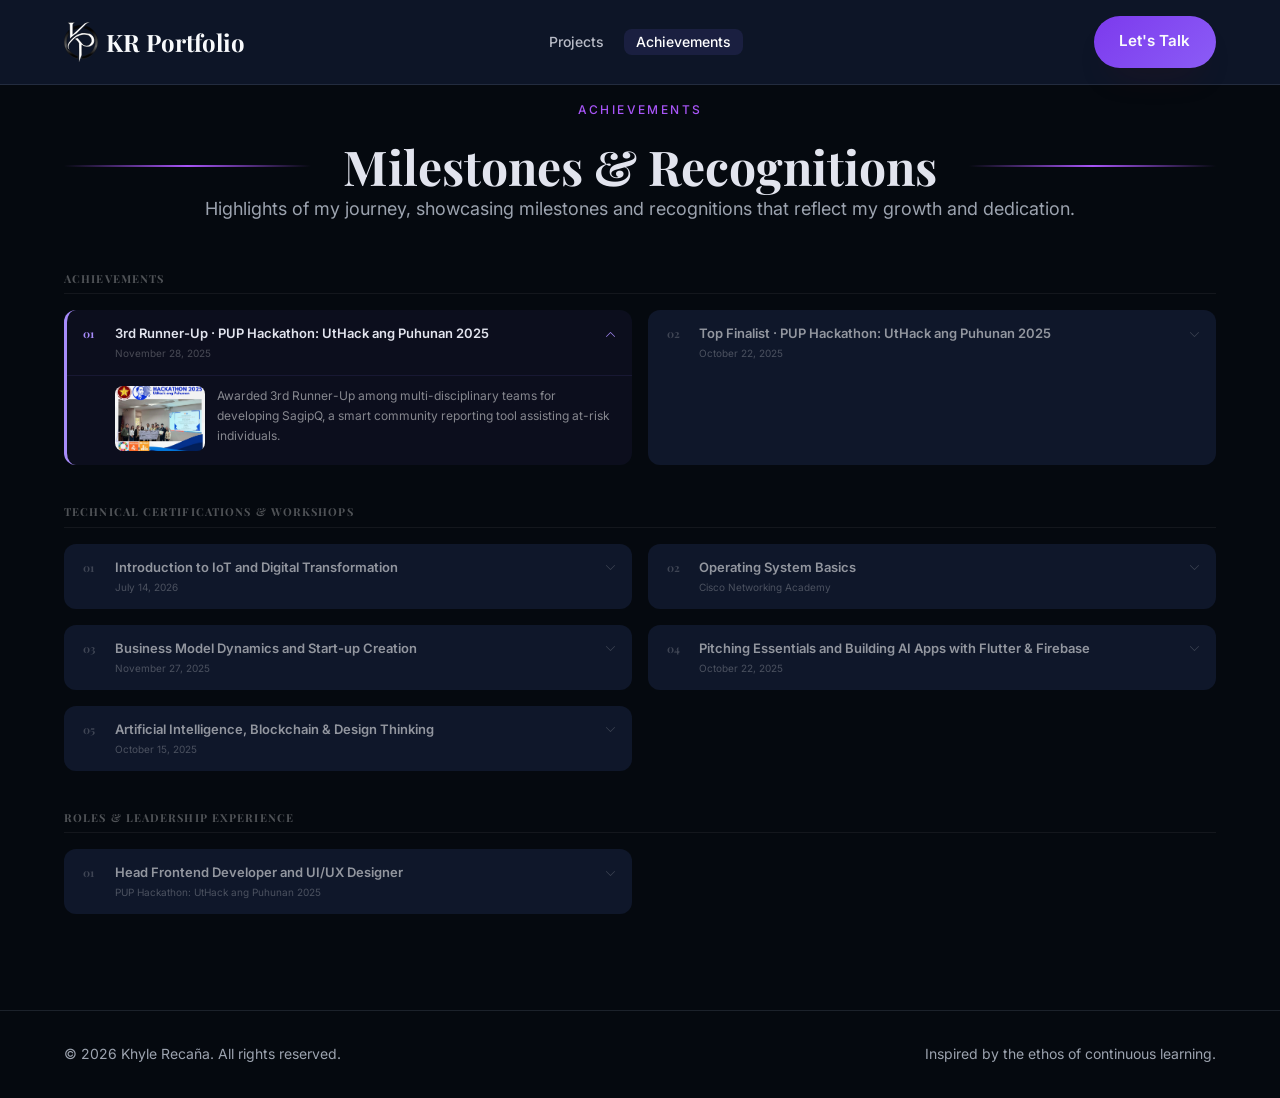
==== commit db6f2526: "Update Certification Images v1" ====
--- a/achievements.html
+++ b/achievements.html
@@ -174,13 +174,13 @@
                                 <span class="ac-num">01</span>
                                 <div class="ac-header-info">
                                     <span class="ac-title">Introduction to IoT and Digital Transformation</span>
-                                    <span class="ac-date">Cisco Networking Academy</span>
-                                </div>
-                                <span class="ac-chevron"><i class="bi bi-chevron-down"></i></span>
-                            </div>
-                            <div class="ac-body">
-                                <div class="ac-img">
-                                    <img src="static/images/image holder.jpg" alt="IoT"
+                                    <span class="ac-date">July 14, 2026</span>
+                                </div>
+                                <span class="ac-chevron"><i class="bi bi-chevron-down"></i></span>
+                            </div>
+                            <div class="ac-body">
+                                <div class="ac-img">
+                                    <img src="static/images/Intro2IoT - badge.png" alt="IoT"
                                         onerror="this.style.display='none'">
                                 </div>
                                 <p class="ac-desc">Learned fundamental Internet of Things (IoT) design patterns,
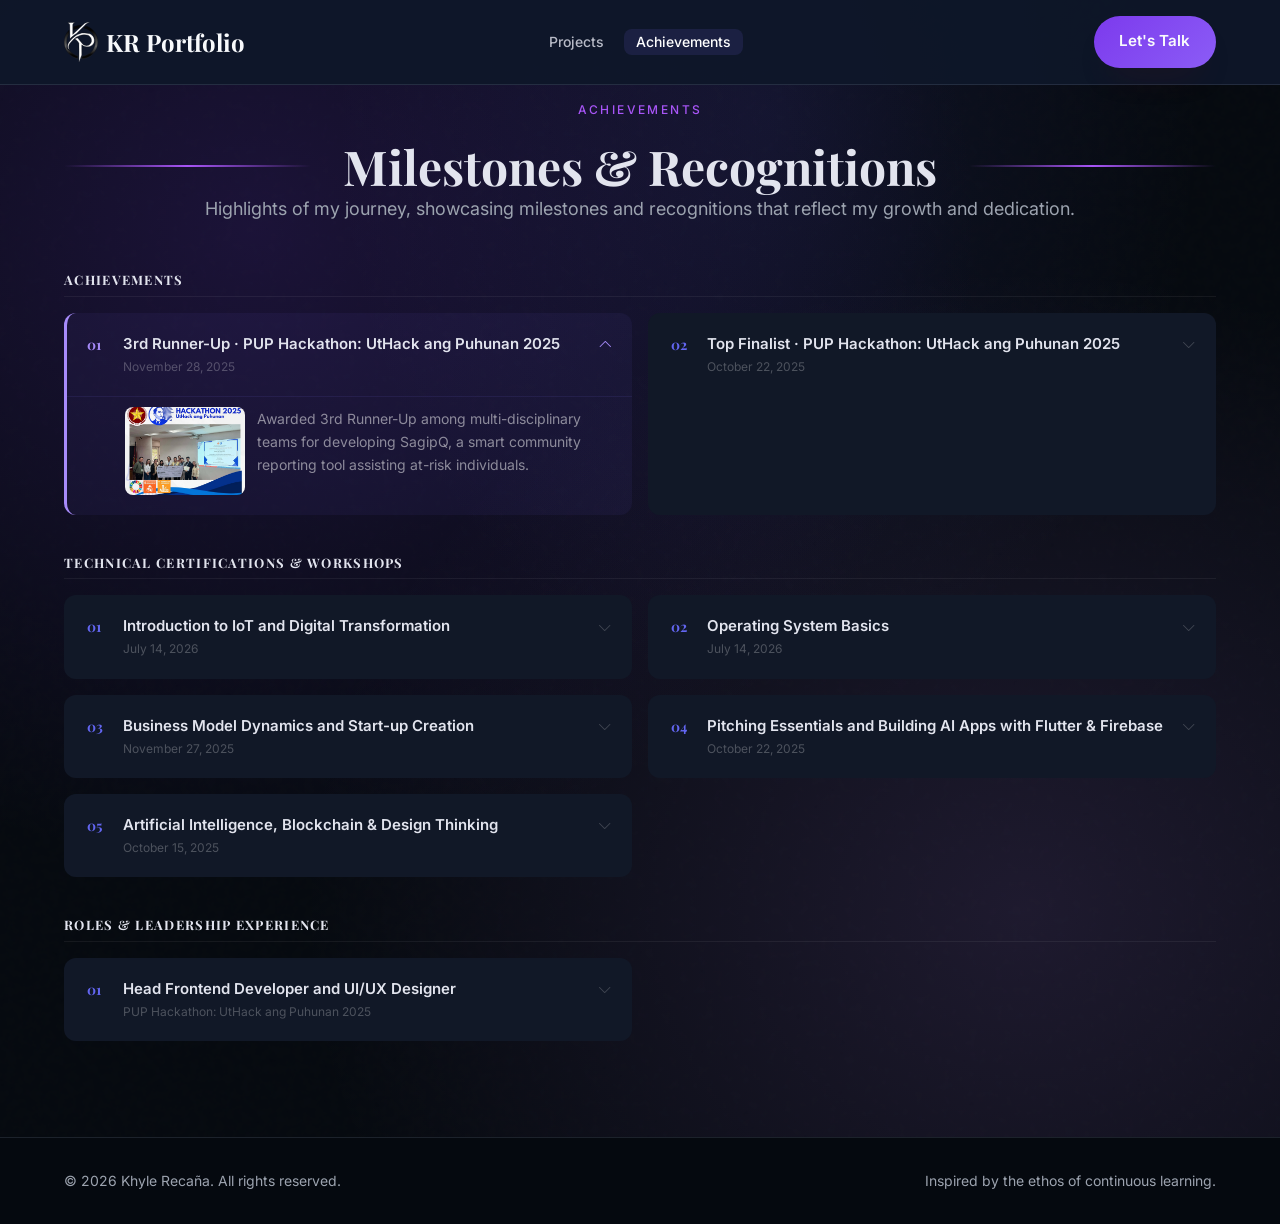
==== commit 1e7423fa: "turn achievement cards into accordion" ====
--- a/achievements.html
+++ b/achievements.html
@@ -32,7 +32,7 @@
 
     <!-- ── NAVIGATION ───────────────────────────────────── -->
     <nav class="navbar nav" id="nav">
-        <div class="container d-flex align-items-center justify-content-between">
+        <div class="container d-flex align-items-center justify-content-between position-relative">
 
             <a href="index.html" class="navbar-brand nav-logo" title="Go to Home"
                 style="display:flex;align-items:center;">
@@ -96,6 +96,9 @@
 
     <!-- ── ACHIEVEMENTS ──────────────────────────────────── -->
     <section class="achievements" id="achievements">
+        <div class="ach-mesh"></div>
+        <div class="ach-noise"></div>
+
         <div class="container">
             <div class="section-header animate-on-scroll">
                 <span class="section-label">Achievements</span>
@@ -196,13 +199,13 @@
                                 <span class="ac-num">02</span>
                                 <div class="ac-header-info">
                                     <span class="ac-title">Operating System Basics</span>
-                                    <span class="ac-date">Cisco Networking Academy</span>
-                                </div>
-                                <span class="ac-chevron"><i class="bi bi-chevron-down"></i></span>
-                            </div>
-                            <div class="ac-body">
-                                <div class="ac-img">
-                                    <img src="static/images/image holder.jpg" alt="OS Basics"
+                                    <span class="ac-date">July 14, 2026</span>
+                                </div>
+                                <span class="ac-chevron"><i class="bi bi-chevron-down"></i></span>
+                            </div>
+                            <div class="ac-body">
+                                <div class="ac-img">
+                                    <img src="static/images/OS Basics - badge.png" alt="OS Basics"
                                         onerror="this.style.display='none'">
                                 </div>
                                 <p class="ac-desc">Acquired knowledge covering process scheduling, memory allocation,
--- a/style.css
+++ b/style.css
@@ -207,6 +207,7 @@
 /* ── 6. NAVIGATION (MOBILE OFFCANVAS) ────────────────────── */
 .mobile-offcanvas {
   top: 64px !important;
+  height: calc(100% - 64px) !important;
   background: rgba(10, 14, 26, 0.99) !important;
   backdrop-filter: blur(20px);
   -webkit-backdrop-filter: blur(20px);
@@ -221,6 +222,7 @@
 
 .offcanvas-backdrop {
   top: 64px !important;
+  height: calc(100% - 64px) !important;
 }
 
 .mobile-nav-profile {
@@ -554,7 +556,7 @@
 }
 
 .hero-description {
-  font-size: 1.12rem;
+  font-size: 1rem;
   color: var(--muted-foreground);
   max-width: 36rem;
   margin-bottom: 2rem;
@@ -1163,20 +1165,32 @@
   padding: 1rem 1.5rem;
   border-top: 1px solid var(--border);
   display: flex;
+  flex-direction: column;
+  gap: 0.75rem;
+}
+
+.gallery-btn-group {
+  display: flex;
+  justify-content: flex-start;
   gap: 10px;
+  flex-wrap: wrap;
 }
 
 .gallery-btn-primary {
-  flex: 1;
+  width: 170px;
   font-size: 13px;
   font-weight: 500;
-  padding: 8px 0;
+  padding: 10px 0;
   background: transparent;
   color: #fff;
   border: none;
   border-radius: 8px;
+  display: inline-flex;
+  align-items: center;
+  justify-content: center;
+  gap: 8px;
   text-align: center;
-  transition: color 0.2s;
+  transition: color 0.2s, background 0.2s, border 0.2s;
 }
 
 .gallery-btn-primary:hover {
@@ -1185,21 +1199,41 @@
 }
 
 .gallery-btn-secondary {
-  flex: 1;
+  width: 170px;
   font-size: 13px;
   font-weight: 500;
-  padding: 8px 0;
+  padding: 10px 0;
   background: transparent;
   color: var(--secondary);
   border: none;
   border-radius: 8px;
+  display: inline-flex;
+  align-items: center;
+  justify-content: center;
+  gap: 8px;
   text-align: center;
-  transition: color 0.2s;
+  transition: color 0.2s, background 0.2s, border 0.2s;
 }
 
 .gallery-btn-secondary:hover {
   color: var(--secondary-foreground);
   opacity: 1;
+}
+
+.gallery-btn-disabled {
+  opacity: 0.75;
+  cursor: not-allowed;
+  pointer-events: none;
+  color: rgba(255, 255, 255, 0.7) !important;
+  border: 1px solid rgba(148, 163, 184, 0.35);
+  background: rgba(148, 163, 184, 0.08);
+}
+
+.gallery-btn-note {
+  margin: 0;
+  font-size: 11px;
+  color: rgba(255, 255, 255, 0.55);
+  line-height: 1.4;
 }
 
 .gallery-btn-hidden {
@@ -1402,11 +1436,41 @@
   scroll-snap-align: start;
 }
 
+.achievements {
+  position: relative;
+  /* make sure this is already set, add if not */
+}
+
+.ach-mesh {
+  position: absolute;
+  inset: 0;
+  background:
+    radial-gradient(ellipse at 20% 20%, rgba(124, 58, 237, 0.18) 0%, transparent 50%),
+    radial-gradient(ellipse at 80% 80%, rgba(192, 132, 252, 0.13) 0%, transparent 50%),
+    radial-gradient(ellipse at 60% 10%, rgba(99, 102, 241, 0.1) 0%, transparent 40%);
+  pointer-events: none;
+  z-index: 0;
+}
+
+.ach-noise {
+  position: absolute;
+  inset: 0;
+  background-image: url("data:image/svg+xml,%3Csvg viewBox='0 0 200 200' xmlns='http://www.w3.org/2000/svg'%3E%3Cfilter id='n'%3E%3CfeTurbulence type='fractalNoise' baseFrequency='0.65' numOctaves='3' stitchTiles='stitch'/%3E%3C/filter%3E%3Crect width='100%25' height='100%25' filter='url(%23n)' opacity='0.03'/%3E%3C/svg%3E");
+  opacity: 0.4;
+  pointer-events: none;
+  z-index: 0;
+}
+
+.achievements .container {
+  position: relative;
+  z-index: 1;
+}
+
 /* ── 16. ACCORDION ACHIEVEMENTS ──────────────────────────────── */
 .ac-item {
   border-radius: 12px;
   overflow: hidden;
-  background: #0f172a;
+  background: var(--card);
   border-left: 3px solid transparent;
   transition: border-color 0.25s, background 0.25s;
   height: 100%;
@@ -1421,16 +1485,16 @@
   display: flex;
   align-items: flex-start;
   gap: 12px;
-  padding: 14px 16px;
+  padding: 20px 20px;
   cursor: pointer;
   user-select: none;
 }
 
 .ac-num {
-  font-size: 11px;
+  font-size: 14px;
   font-weight: 700;
-  color: rgba(255, 255, 255, 0.2);
-  width: 20px;
+  color: var(--primary);
+  width: 24px;
   flex-shrink: 0;
   font-family: 'Playfair Display', serif;
   padding-top: 1px;
@@ -1450,9 +1514,9 @@
 }
 
 .ac-title {
-  font-size: 13px;
+  font-size: 15px;
   font-weight: 600;
-  color: rgba(255, 255, 255, 0.55);
+  color: var(--foreground);
   line-height: 1.4;
   transition: color 0.25s;
 }
@@ -1462,12 +1526,12 @@
 }
 
 .ac-date {
-  font-size: 10px;
+  font-size: 12px;
   color: rgba(255, 255, 255, 0.25);
 }
 
 .ac-chevron {
-  font-size: 11px;
+  font-size: 14px;
   color: rgba(255, 255, 255, 0.2);
   flex-shrink: 0;
   transition: transform 0.25s, color 0.25s;
@@ -1481,7 +1545,7 @@
 
 .ac-body {
   display: none;
-  padding: 0 16px 14px 48px;
+  padding: 0 20px 20px 58px;
   border-top: 1px solid rgba(124, 110, 245, 0.1);
 }
 
@@ -1492,8 +1556,8 @@
 }
 
 .ac-img {
-  width: 90px;
-  height: 65px;
+  width: 120px;
+  height: 88px;
   border-radius: 8px;
   overflow: hidden;
   flex-shrink: 0;
@@ -1509,7 +1573,7 @@
 }
 
 .ac-desc {
-  font-size: 12px;
+  font-size: 14px;
   color: rgba(255, 255, 255, 0.5);
   line-height: 1.65;
   margin: 10px 0 0;
@@ -1521,11 +1585,11 @@
 }
 
 .group-title {
-  font-size: 11px;
+  font-size: 13px;
   font-weight: 700;
   letter-spacing: 0.1em;
   text-transform: uppercase;
-  color: rgba(255, 255, 255, 0.3);
+  color: var(--foreground);
   margin-bottom: 12px;
   padding-bottom: 8px;
   border-bottom: 1px solid rgba(255, 255, 255, 0.06);
@@ -1605,7 +1669,6 @@
     min-height: auto;
   }
 
-  /* Stack the two Bootstrap columns vertically */
   .hero-content {
     flex-direction: column !important;
     align-items: stretch !important;
@@ -1613,15 +1676,11 @@
     gap: 1.25rem !important;
   }
 
-  /* ── TOP ROW: avatar + pill/name side by side ── */
-
-  /* Put avatar first */
   .hero-visual {
     order: -1;
     width: 100% !important;
     max-width: 100% !important;
     padding: 0 !important;
-    /* Float left so text wraps beside it */
     float: left;
     margin-right: 1rem;
     margin-bottom: 0.5rem;
@@ -1642,14 +1701,12 @@
     display: none;
   }
 
-  /* Text column — pill + name sit beside avatar via clearfix */
   .hero-text {
     width: 100% !important;
     max-width: 100% !important;
     text-align: left !important;
     padding: 0 !important;
     overflow: hidden;
-    /* creates BFC so text wraps beside floated avatar */
   }
 
   .hero-pill {
@@ -1673,7 +1730,6 @@
 
   .hero-description {
     clear: both;
-    /* forces below the floated avatar */
     font-size: 0.9rem;
     line-height: 1.65;
     margin-bottom: 1.25rem;
@@ -1728,4 +1784,10 @@
   .gallery-img-area {
     height: 220px;
   }
+}
+
+@media (max-width: 991.98px) {
+  .nav .position-absolute.start-50 {
+    display: none !important;
+  }
 }
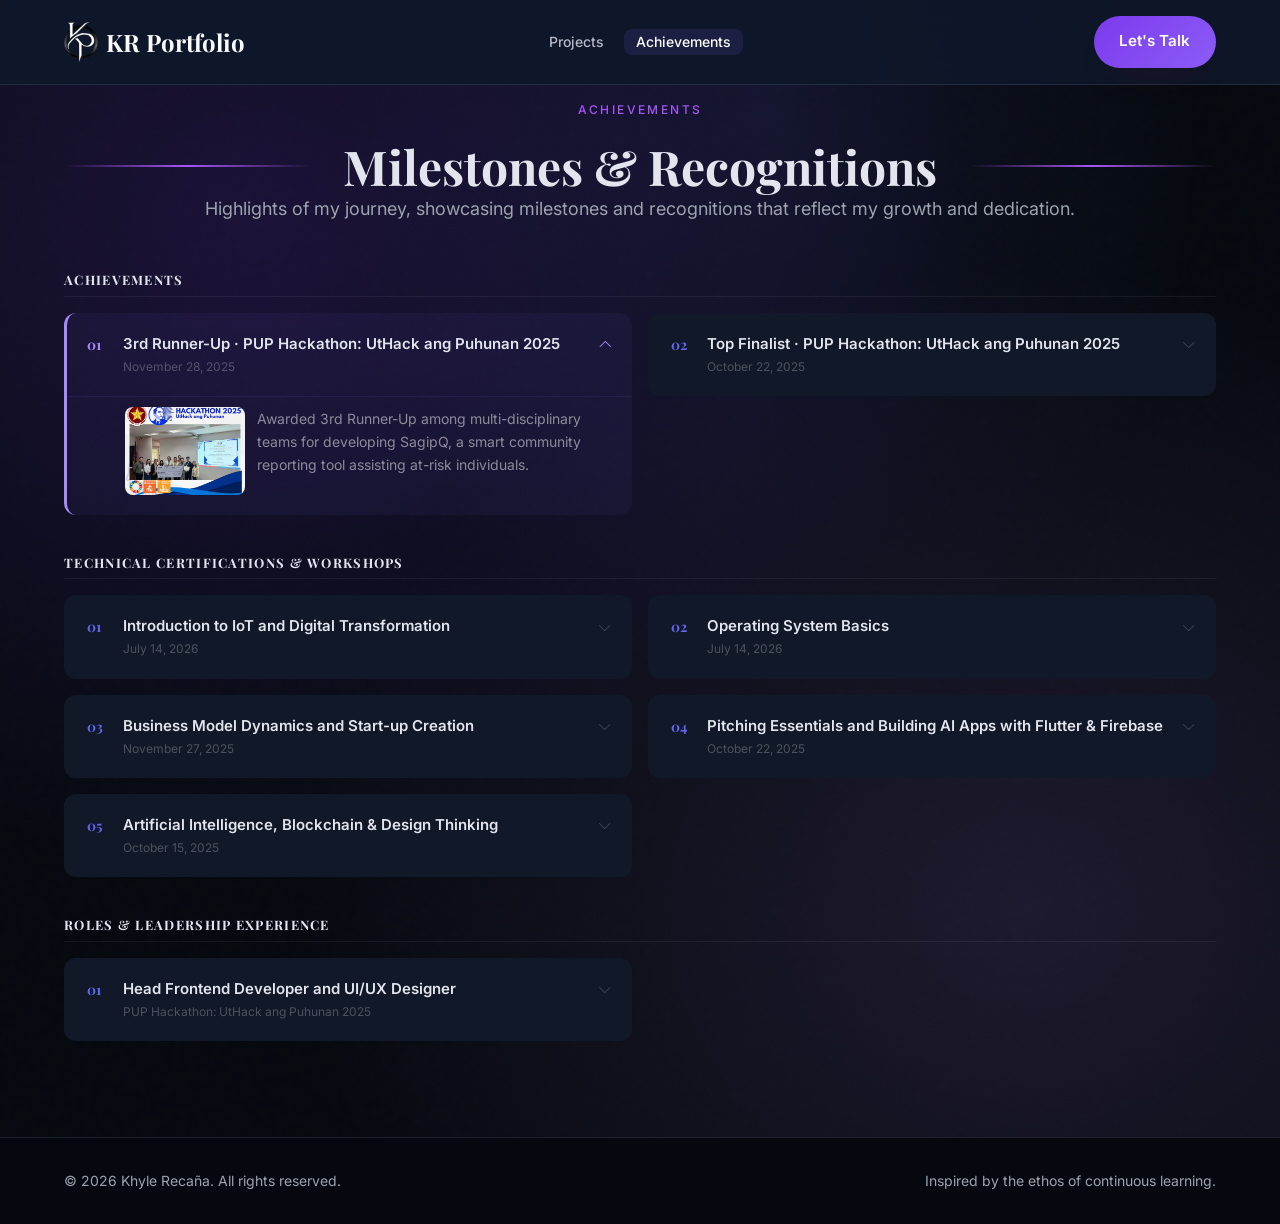
==== commit 8c8efcb1: "added animations" ====
--- a/achievements.html
+++ b/achievements.html
@@ -50,49 +50,50 @@
                 <a href="index.html#contact" class="btn btn-primary text-nowrap">Let's Talk</a>
             </div>
 
-            <button class="navbar-toggler border-0 p-1 shadow-none d-lg-none" type="button" data-bs-toggle="offcanvas"
-                data-bs-target="#mobileMenu" aria-controls="mobileMenu" aria-label="Toggle navigation">
+            <button class="navbar-toggler border-0 p-1 shadow-none d-lg-none" type="button"
+                id="mobileMenuToggle" aria-label="Toggle navigation">
                 <i class="bi bi-list fs-2 text-white"></i>
             </button>
         </div>
-
-        <!-- Mobile Offcanvas -->
-        <div class="offcanvas offcanvas-end mobile-offcanvas" tabindex="-1" id="mobileMenu">
-            <div class="offcanvas-body d-flex flex-column p-4">
-
-                <div class="mobile-nav-profile">
-                    <div class="mobile-nav-avatar">
-                        <img src="static/images/Logo.svg" alt="KR Logo"
-                            style="width:22px;height:22px;filter:brightness(0) invert(1);">
-                    </div>
-                    <div>
-                        <p class="mobile-nav-name">Khyle Recaña</p>
-                        <p class="mobile-nav-role">Frontend Dev · PUP 2nd Year</p>
-                    </div>
-                </div>
-
-                <div class="mobile-nav-divider"></div>
-
-                <p class="mobile-nav-section-label">Navigation</p>
-                <a href="projects.html#projects" class="mobile-nav-link">
-                    <span class="mobile-nav-icon"><i class="bi bi-folder2"></i></span>
-                    Projects
+    </nav>
+
+    <!-- Mobile Offcanvas (outside nav to avoid stacking-context issues) -->
+    <div class="mobile-offcanvas-overlay" id="mobileOverlay"></div>
+    <div class="mobile-offcanvas" id="mobileMenu" aria-hidden="true">
+        <div class="offcanvas-body d-flex flex-column p-4">
+
+            <div class="mobile-nav-profile">
+                <div class="mobile-nav-avatar">
+                    <img src="static/images/Logo.svg" alt="KR Logo"
+                        style="width:22px;height:22px;filter:brightness(0) invert(1);">
+                </div>
+                <div>
+                    <p class="mobile-nav-name">Khyle Recaña</p>
+                    <p class="mobile-nav-role">Frontend Dev · PUP 2nd Year</p>
+                </div>
+            </div>
+
+            <div class="mobile-nav-divider"></div>
+
+            <p class="mobile-nav-section-label">Navigation</p>
+            <a href="projects.html#projects" class="mobile-nav-link">
+                <span class="mobile-nav-icon"><i class="bi bi-folder2"></i></span>
+                Projects
+            </a>
+            <a href="achievements.html#achievements" class="mobile-nav-link active">
+                <span class="mobile-nav-icon"><i class="bi bi-trophy"></i></span>
+                Achievements
+            </a>
+
+            <div class="mobile-nav-footer mt-auto">
+                <p class="mobile-nav-footer-sub">Ready to collaborate?</p>
+                <a href="index.html#contact" class="btn btn-primary w-100 rounded-pill" id="mobileMenuClose">
+                    <i class="bi bi-envelope me-2"></i>Let's Talk
                 </a>
-                <a href="achievements.html#achievements" class="mobile-nav-link active">
-                    <span class="mobile-nav-icon"><i class="bi bi-trophy"></i></span>
-                    Achievements
-                </a>
-
-                <div class="mobile-nav-footer mt-auto">
-                    <p class="mobile-nav-footer-sub">Ready to collaborate?</p>
-                    <a href="index.html#contact" class="btn btn-primary w-100 rounded-pill" data-bs-dismiss="offcanvas">
-                        <i class="bi bi-envelope me-2"></i>Let's Talk
-                    </a>
-                </div>
-
-            </div>
+            </div>
+
         </div>
-    </nav>
+    </div>
 
     <!-- ── ACHIEVEMENTS ──────────────────────────────────── -->
     <section class="achievements" id="achievements">
@@ -114,7 +115,7 @@
                 <div class="group-header animate-on-scroll">
                     <h3 class="group-title">Achievements</h3>
                 </div>
-                <div class="row g-3">
+                <div class="row g-3 align-items-start">
 
                     <!-- Achievement 1 -->
                     <div class="col-12 col-lg-6 animate-on-scroll">
@@ -356,6 +357,35 @@
         function toggleAC(item) {
             item.classList.toggle('open');
         }
+
+        // Custom mobile menu
+        const menuToggle = document.getElementById('mobileMenuToggle');
+        const mobileMenu = document.getElementById('mobileMenu');
+        const mobileOverlay = document.getElementById('mobileOverlay');
+        const mobileMenuClose = document.getElementById('mobileMenuClose');
+
+        function openMobileMenu() {
+            mobileMenu.classList.add('open');
+            mobileOverlay.classList.add('open');
+            document.body.style.overflow = 'hidden';
+        }
+
+        function closeMobileMenu() {
+            mobileMenu.classList.remove('open');
+            mobileOverlay.classList.remove('open');
+            document.body.style.overflow = '';
+        }
+
+        menuToggle.addEventListener('click', () => {
+            mobileMenu.classList.contains('open') ? closeMobileMenu() : openMobileMenu();
+        });
+
+        mobileOverlay.addEventListener('click', closeMobileMenu);
+        mobileMenuClose.addEventListener('click', closeMobileMenu);
+
+        mobileMenu.querySelectorAll('.mobile-nav-link').forEach(link => {
+            link.addEventListener('click', closeMobileMenu);
+        });
     </script>
 
 </body>
--- a/style.css
+++ b/style.css
@@ -206,23 +206,46 @@
 
 /* ── 6. NAVIGATION (MOBILE OFFCANVAS) ────────────────────── */
 .mobile-offcanvas {
-  top: 64px !important;
-  height: calc(100% - 64px) !important;
-  background: rgba(10, 14, 26, 0.99) !important;
+  position: fixed;
+  top: 64px;
+  right: 0;
+  height: calc(100dvh - 64px);
+  width: 72%;
+  max-width: 280px;
+  background: rgba(10, 14, 26, 0.99);
   backdrop-filter: blur(20px);
   -webkit-backdrop-filter: blur(20px);
-  border-left: 1px solid rgba(255, 255, 255, 0.08) !important;
-  width: 72% !important;
-  max-width: 280px !important;
-}
-
-.mobile-offcanvas .offcanvas-header {
-  display: none;
-}
-
-.offcanvas-backdrop {
-  top: 64px !important;
-  height: calc(100% - 64px) !important;
+  border-left: 1px solid rgba(255, 255, 255, 0.08);
+  z-index: 1045;
+  transform: translateX(100%);
+  transition: transform 0.3s cubic-bezier(0.4, 0, 0.2, 1);
+  overflow: hidden;
+}
+
+.mobile-offcanvas.open {
+  transform: translateX(0);
+}
+
+.mobile-offcanvas .offcanvas-body {
+  display: flex;
+  flex-direction: column;
+  height: 100%;
+  overflow-y: auto;
+}
+
+.mobile-offcanvas-overlay {
+  position: fixed;
+  inset: 64px 0 0 0;
+  background: rgba(0, 0, 0, 0.5);
+  z-index: 1040;
+  opacity: 0;
+  pointer-events: none;
+  transition: opacity 0.3s ease;
+}
+
+.mobile-offcanvas-overlay.open {
+  opacity: 1;
+  pointer-events: all;
 }
 
 .mobile-nav-profile {
@@ -317,6 +340,7 @@
 }
 
 .mobile-nav-footer {
+  margin-top: auto;
   padding-top: 16px;
   border-top: 1px solid rgba(255, 255, 255, 0.07);
 }
@@ -456,13 +480,90 @@
 
 .animate-on-scroll {
   opacity: 0;
-  transform: translateY(30px);
-  transition: all 0.6s ease;
+  transform: translateY(24px);
+  transition-property: opacity, transform;
+  transition-duration: 0.6s, 0.6s;
+  transition-timing-function: ease, cubic-bezier(0.2, 0.9, 0.3, 1);
+  transition-delay: var(--stagger, 0ms);
 }
 
 .animate-on-scroll.visible {
   opacity: 1;
   transform: translateY(0);
+}
+
+/* Project card spotlight (follows cursor) */
+.project-card {
+  position: relative;
+  overflow: hidden;
+  border-radius: var(--radius);
+}
+
+.project-card::before {
+  content: '';
+  position: absolute;
+  inset: 0;
+  pointer-events: none;
+  background-image: radial-gradient(circle at var(--spot-x, 50%) var(--spot-y, 50%), rgba(168,85,247,var(--spot-opacity, 0)) 0%, rgba(168,85,247,0) 40%);
+  mix-blend-mode: screen;
+  transition: background-image 160ms linear, opacity 160ms linear;
+}
+
+/* Image hover scale + overlay lift */
+.project-image {
+  position: relative;
+  overflow: hidden;
+}
+
+.project-image::after {
+  content: '';
+  position: absolute;
+  inset: 0;
+  background: rgba(6, 8, 15, 0.36);
+  transition: background 260ms ease, transform 260ms ease;
+  pointer-events: none;
+}
+
+.project-card-image {
+  display: block;
+  width: 100%;
+  height: 220px;
+  object-fit: cover;
+  transition: transform 450ms cubic-bezier(0.2, 0.9, 0.3, 1);
+  will-change: transform;
+}
+
+.project-card:hover .project-card-image {
+  transform: scale(1.08);
+}
+
+.project-card:hover .project-image::after {
+  background: rgba(6, 8, 15, 0.12);
+  transform: translateY(-4px);
+}
+
+/* Tags / languages — keep steady, do not slide */
+.project-languages {
+  transform: none;
+  opacity: 1;
+  transition: opacity 220ms ease;
+}
+
+.project-card:hover .project-languages {
+  opacity: 1;
+}
+
+/* Respect reduced motion */
+@media (prefers-reduced-motion: reduce) {
+  .animate-on-scroll,
+  .project-card-image,
+  .project-image::after,
+  .project-languages {
+    transition: none !important;
+  }
+  .project-card::before {
+    display: none !important;
+  }
 }
 
 
@@ -631,8 +732,8 @@
 
 .hero-avatar {
   position: relative;
-  width: 24rem;
-  height: 24rem;
+  width: 180px;
+  height: 180px;
   border-radius: 45% 55% 50% 50% / 50% 50% 50% 50%;
   overflow: visible;
   border: 4px solid rgba(215, 152, 164, 0.3);
@@ -698,7 +799,6 @@
   height: 100px !important;
 }
 
-/* Mobile title (smaller, beside avatar) */
 .hero-title-mobile {
   font-family: 'Playfair Display', serif;
   font-size: 1.3rem;
@@ -788,6 +888,13 @@
   font-weight: 500;
 }
 
+.academic-divider {
+  border: 0;
+  height: 1px;
+  background: linear-gradient(150deg, transparent, var(--accent), transparent);
+  margin: 1rem 0;
+}
+
 
 /* ── 11. TOOLS SECTION ───────────────────────────────────── */
 .tools-section {
@@ -796,32 +903,197 @@
 }
 
 .tools-label {
-  font-size: 0.875rem;
-  color: var(--muted-foreground);
+  font-size: 1.5rem;
+  font-family: 'Playfair Display', serif;
+  color: var(--foreground);
   margin-bottom: 1.5rem;
+}
+
+.tools-grid {
+  display: grid;
+  grid-template-columns: repeat(2, 1fr);
+  gap: 1rem;
+  text-align: left;
+}
+
+@media (max-width: 600px) {
+  .tools-grid {
+    grid-template-columns: 1fr;
+  }
+}
+
+/* Base card */
+.tool-card {
+  background: var(--card);
+  border-radius: 1rem;
+  padding: 1.25rem;
+  border: 1px solid var(--border);
+  transition: transform 0.25s ease, box-shadow 0.25s ease;
+}
+
+.tool-card:hover {
+  transform: translateY(-3px);
+}
+
+/* Per-category glow colors */
+.tool-card--frontend {
+  border-color: color-mix(in srgb, var(--primary) 25%, transparent);
+  box-shadow: 0 0 0 1px color-mix(in srgb, var(--primary) 8%, transparent),
+    0 4px 24px -4px color-mix(in srgb, var(--primary) 22%, transparent),
+    0 0 40px -10px color-mix(in srgb, var(--primary) 18%, transparent);
+}
+
+.tool-card--frontend:hover {
+  box-shadow: 0 0 0 1px color-mix(in srgb, var(--primary) 18%, transparent),
+    0 8px 32px -4px color-mix(in srgb, var(--primary) 36%, transparent),
+    0 0 60px -8px color-mix(in srgb, var(--primary) 28%, transparent);
+}
+
+.tool-card--backend {
+  border-color: color-mix(in srgb, var(--accent) 25%, transparent);
+  box-shadow: 0 0 0 1px color-mix(in srgb, var(--accent) 8%, transparent),
+    0 4px 24px -4px color-mix(in srgb, var(--accent) 22%, transparent),
+    0 0 40px -10px color-mix(in srgb, var(--accent) 18%, transparent);
+}
+
+.tool-card--backend:hover {
+  box-shadow: 0 0 0 1px color-mix(in srgb, var(--accent) 18%, transparent),
+    0 8px 32px -4px color-mix(in srgb, var(--accent) 36%, transparent),
+    0 0 60px -8px color-mix(in srgb, var(--accent) 28%, transparent);
+}
+
+.tool-card--frameworks {
+  border-color: color-mix(in srgb, var(--secondary) 25%, transparent);
+  box-shadow: 0 0 0 1px color-mix(in srgb, var(--secondary) 8%, transparent),
+    0 4px 24px -4px color-mix(in srgb, var(--secondary) 22%, transparent),
+    0 0 40px -10px color-mix(in srgb, var(--secondary) 18%, transparent);
+}
+
+.tool-card--frameworks:hover {
+  box-shadow: 0 0 0 1px color-mix(in srgb, var(--secondary) 18%, transparent),
+    0 8px 32px -4px color-mix(in srgb, var(--secondary) 36%, transparent),
+    0 0 60px -8px color-mix(in srgb, var(--secondary) 28%, transparent);
+}
+
+.tool-card--devtools {
+  border-color: color-mix(in srgb, var(--dusty-violet) 22%, transparent);
+  box-shadow: 0 0 0 1px color-mix(in srgb, var(--dusty-violet) 7%, transparent),
+    0 4px 24px -4px color-mix(in srgb, var(--dusty-violet) 20%, transparent),
+    0 0 40px -10px color-mix(in srgb, var(--dusty-violet) 15%, transparent);
+}
+
+.tool-card--devtools:hover {
+  box-shadow: 0 0 0 1px color-mix(in srgb, var(--dusty-violet) 16%, transparent),
+    0 8px 32px -4px color-mix(in srgb, var(--dusty-violet) 32%, transparent),
+    0 0 60px -8px color-mix(in srgb, var(--dusty-violet) 24%, transparent);
+}
+
+/* Card header */
+.tool-card-header {
+  display: flex;
+  align-items: center;
+  gap: 10px;
+  margin-bottom: 1rem;
+}
+
+.tool-card-icon {
+  width: 32px;
+  height: 32px;
+  border-radius: 8px;
+  display: flex;
+  align-items: center;
+  justify-content: center;
+  font-size: 15px;
+  flex-shrink: 0;
+}
+
+.tool-card--frontend .tool-card-icon {
+  background: rgba(99, 102, 241, 0.15);
+  color: #818cf8;
+}
+
+.tool-card--backend .tool-card-icon {
+  background: rgba(168, 85, 247, 0.15);
+  color: #c084fc;
+}
+
+.tool-card--frameworks .tool-card-icon {
+  background: rgba(45, 212, 191, 0.12);
+  color: #2dd4bf;
+}
+
+.tool-card--devtools .tool-card-icon {
+  background: rgba(36, 197, 251, 0.12);
+  color: #277daf;
+}
+
+.tool-card-title {
+  font-size: 0.7rem;
+  font-weight: 700;
+  text-transform: uppercase;
+  letter-spacing: 0.1em;
+}
+
+.tool-card--frontend .tool-card-title {
+  color: #818cf8;
+}
+
+.tool-card--backend .tool-card-title {
+  color: #c084fc;
+}
+
+.tool-card--frameworks .tool-card-title {
+  color: #2dd4bf;
+}
+
+.tool-card--devtools .tool-card-title {
+  color: #277daf;
+}
+
+/* Tags inside cards */
+.tool-card-tags {
+  display: flex;
+  flex-wrap: wrap;
+  gap: 6px;
 }
 
 .tool-tag {
   display: inline-flex;
   align-items: center;
-  padding: 6px 14px;
+  padding: 5px 12px;
   border-radius: 999px;
   border: 1px solid var(--border);
-  background: var(--card);
+  background: rgba(255, 255, 255, 0.04);
   color: var(--foreground);
-  font-size: 0.8rem;
+  font-size: 0.78rem;
   font-weight: 500;
   transition: border-color 0.2s, background 0.2s;
 }
 
-.tool-tag i {
+.tool-tag i,
+.tool-tag svg {
   color: var(--primary);
   opacity: 0.85;
 }
 
-.tool-tag:hover {
-  border-color: rgba(124, 110, 245, 0.4);
-  background: rgba(124, 110, 245, 0.07);
+.tool-card--frontend .tool-tag:hover {
+  border-color: rgba(99, 102, 241, 0.45);
+  background: rgba(99, 102, 241, 0.08);
+}
+
+.tool-card--backend .tool-tag:hover {
+  border-color: rgba(168, 85, 247, 0.45);
+  background: rgba(168, 85, 247, 0.08);
+}
+
+.tool-card--frameworks .tool-tag:hover {
+  border-color: rgba(45, 212, 191, 0.45);
+  background: rgba(45, 212, 191, 0.08);
+}
+
+.tool-card--devtools .tool-tag:hover {
+  border-color: rgba(251, 191, 36, 0.45);
+  background: rgba(251, 191, 36, 0.08);
 }
 
 
@@ -841,6 +1113,27 @@
   opacity: 0.1;
   border-radius: 50%;
   filter: blur(60px);
+}
+
+/* Glowing mesh background for projects section */
+.prj-mesh {
+  position: absolute;
+  inset: 0;
+  background:
+    radial-gradient(ellipse at 20% 30%, rgba(168, 85, 247, 0.16) 0%, transparent 50%),
+    radial-gradient(ellipse at 80% 70%, rgba(139, 92, 246, 0.12) 0%, transparent 50%),
+    radial-gradient(ellipse at 60% 20%, rgba(99, 102, 241, 0.09) 0%, transparent 40%);
+  pointer-events: none;
+  z-index: 0;
+}
+
+.prj-noise {
+  position: absolute;
+  inset: 0;
+  background-image: url("data:image/svg+xml,%3Csvg viewBox='0 0 200 200' xmlns='http://www.w3.org/2000/svg'%3E%3Cfilter id='pn'%3E%3CfeTurbulence type='fractalNoise' baseFrequency='0.65' numOctaves='3' stitchTiles='stitch'/%3E%3C/filter%3E%3Crect width='100%25' height='100%25' filter='url(%23pn)' opacity='0.03'/%3E%3C/svg%3E");
+  opacity: 0.4;
+  pointer-events: none;
+  z-index: 0;
 }
 
 .project-card {
@@ -1174,30 +1467,30 @@
   justify-content: flex-start;
   gap: 10px;
   flex-wrap: wrap;
-}
-
-.gallery-btn-primary {
-  width: 170px;
-  font-size: 13px;
-  font-weight: 500;
-  padding: 10px 0;
-  background: transparent;
-  color: #fff;
-  border: none;
-  border-radius: 8px;
-  display: inline-flex;
-  align-items: center;
-  justify-content: center;
-  gap: 8px;
-  text-align: center;
-  transition: color 0.2s, background 0.2s, border 0.2s;
+  align-items: center;
+}
+
+.gallery-btn-group>a {
+  min-width: 0;
+}
+
+@media (max-width: 576px) {
+
+  .gallery-btn-primary,
+  .gallery-btn-secondary {
+    flex: 1 1 100%;
+    max-width: 100%;
+  }
 }
 
 .gallery-btn-primary:hover {
   color: var(--primary);
   opacity: 1;
-}
-
+  background: rgba(99, 102, 241, 0.1);
+  border-color: var(--primary);
+}
+
+.gallery-btn-primary,
 .gallery-btn-secondary {
   width: 170px;
   font-size: 13px;
@@ -1205,7 +1498,7 @@
   padding: 10px 0;
   background: transparent;
   color: var(--secondary);
-  border: none;
+  border: 1px solid var(--secondary);
   border-radius: 8px;
   display: inline-flex;
   align-items: center;
@@ -1218,6 +1511,8 @@
 .gallery-btn-secondary:hover {
   color: var(--secondary-foreground);
   opacity: 1;
+  background: rgba(139, 92, 246, 0.1);
+  border-color: var(--secondary);
 }
 
 .gallery-btn-disabled {
@@ -1438,7 +1733,6 @@
 
 .achievements {
   position: relative;
-  /* make sure this is already set, add if not */
 }
 
 .ach-mesh {
@@ -1473,7 +1767,6 @@
   background: var(--card);
   border-left: 3px solid transparent;
   transition: border-color 0.25s, background 0.25s;
-  height: 100%;
 }
 
 .ac-item.open {
@@ -1579,7 +1872,6 @@
   margin: 10px 0 0;
 }
 
-/* Group spacing */
 .achievements-group {
   margin-top: 2.5rem;
 }
@@ -1671,26 +1963,26 @@
 
   .hero-content {
     flex-direction: column !important;
-    align-items: stretch !important;
+    align-items: center !important;
     flex-wrap: nowrap !important;
-    gap: 1.25rem !important;
+    gap: 0 !important;
+    text-align: center;
   }
 
   .hero-visual {
     order: -1;
     width: 100% !important;
     max-width: 100% !important;
-    padding: 0 !important;
-    float: left;
-    margin-right: 1rem;
-    margin-bottom: 0.5rem;
-    display: block !important;
+    padding: 5rem 0 0 !important;
+    float: none !important;
+    margin: 0 !important;
+    display: flex !important;
+    justify-content: center;
   }
 
   .hero-avatar {
-    width: 110px;
-    height: 110px;
-    float: left;
+    width: 180px;
+    height: 180px;
   }
 
   .hero-avatar-ring {
@@ -1704,53 +1996,55 @@
   .hero-text {
     width: 100% !important;
     max-width: 100% !important;
-    text-align: left !important;
+    text-align: center !important;
     padding: 0 !important;
-    overflow: hidden;
+    overflow: visible;
+    display: flex;
+    flex-direction: column;
+    align-items: center;
   }
 
   .hero-pill {
-    font-size: 0.6rem;
-    padding: 0.35rem 0.7rem;
-    margin-bottom: 0.35rem;
+    font-size: 0.65rem;
+    padding: 0.35rem 0.8rem;
+    margin-bottom: 0.75rem;
     letter-spacing: 0.12em;
   }
 
   .hero-title {
-    font-size: 1.5rem;
-    line-height: 1.2;
-    margin-bottom: 1rem;
+    font-size: 2rem;
+    line-height: 1.15;
+    margin-bottom: 0.75rem;
+    text-align: center;
   }
 
   .hero-title-break {
     display: none !important;
   }
 
-  /* ── BOTTOM: description, buttons, socials full width ── */
-
   .hero-description {
-    clear: both;
     font-size: 0.9rem;
     line-height: 1.65;
     margin-bottom: 1.25rem;
-    max-width: 100%;
+    max-width: 34rem;
+    text-align: center;
   }
 
   .hero-buttons {
-    clear: both;
     flex-direction: row;
     flex-wrap: wrap;
+    justify-content: center;
     gap: 0.5rem;
     margin-bottom: 1rem;
   }
 
   .hero-buttons .btn {
-    font-size: 0.8rem;
-    padding: 0.6rem 1.2rem;
+    font-size: 0.85rem;
+    padding: 0.65rem 1.25rem;
   }
 
   .hero-footer {
-    clear: both;
+    justify-content: center;
     gap: 0.5rem;
     flex-wrap: wrap;
   }
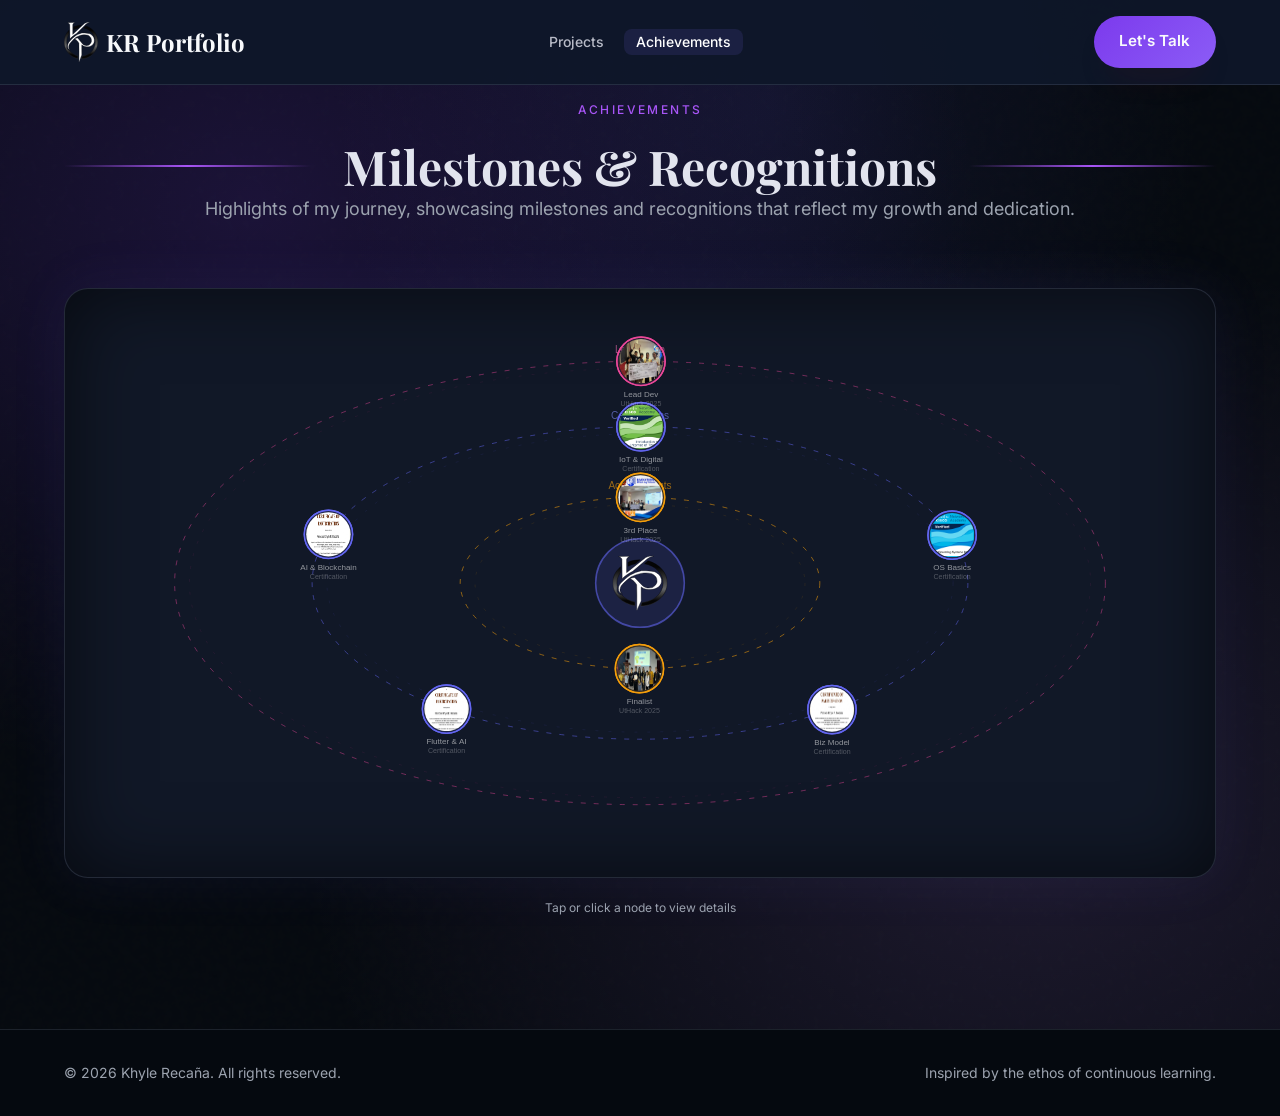
==== commit 274d781f: "changed achievements layout" ====
--- a/achievements.html
+++ b/achievements.html
@@ -50,14 +50,14 @@
                 <a href="index.html#contact" class="btn btn-primary text-nowrap">Let's Talk</a>
             </div>
 
-            <button class="navbar-toggler border-0 p-1 shadow-none d-lg-none" type="button"
-                id="mobileMenuToggle" aria-label="Toggle navigation">
+            <button class="navbar-toggler border-0 p-1 shadow-none d-lg-none" type="button" id="mobileMenuToggle"
+                aria-label="Toggle navigation">
                 <i class="bi bi-list fs-2 text-white"></i>
             </button>
         </div>
     </nav>
 
-    <!-- Mobile Offcanvas (outside nav to avoid stacking-context issues) -->
+    <!-- Mobile Offcanvas -->
     <div class="mobile-offcanvas-overlay" id="mobileOverlay"></div>
     <div class="mobile-offcanvas" id="mobileMenu" aria-hidden="true">
         <div class="offcanvas-body d-flex flex-column p-4">
@@ -110,214 +110,26 @@
                 </p>
             </div>
 
-            <!-- Group 1: Achievements -->
-            <div class="achievements-group">
-                <div class="group-header animate-on-scroll">
-                    <h3 class="group-title">Achievements</h3>
-                </div>
-                <div class="row g-3 align-items-start">
-
-                    <!-- Achievement 1 -->
-                    <div class="col-12 col-lg-6 animate-on-scroll">
-                        <div class="ac-item open">
-                            <div class="ac-header" onclick="toggleAC(this.parentElement)">
-                                <span class="ac-num">01</span>
-                                <div class="ac-header-info">
-                                    <span class="ac-title">3rd Runner-Up · PUP Hackathon: UtHack ang Puhunan 2025</span>
-                                    <span class="ac-date">November 28, 2025</span>
-                                </div>
-                                <span class="ac-chevron"><i class="bi bi-chevron-down"></i></span>
-                            </div>
-                            <div class="ac-body">
-                                <div class="ac-img">
-                                    <img src="static/images/Top 3.JPG" alt="3rd Runner-Up"
-                                        onerror="this.style.display='none'">
-                                </div>
-                                <p class="ac-desc">Awarded 3rd Runner-Up among multi-disciplinary teams for developing
-                                    SagipQ, a smart community reporting tool assisting at-risk individuals.</p>
+            <!-- Radial Orbital Achievements -->
+            <div class="orbital-stage animate-on-scroll">
+                <div class="orbital-box">
+                    <div class="orbital-stars" id="orbitalStars"></div>
+                    <div class="orbital-wrap" id="orbitalWrap">
+                        <canvas id="orbitalCanvas"></canvas>
+                        <div class="orbital-popup" id="orbitalPopup">
+                            <div class="orbital-popup-img" id="orbitalPopupImgWrap"></div>
+                            <div class="orbital-popup-body">
+                                <div id="orbitalPopupTag"></div>
+                                <div class="orbital-popup-title" id="orbitalPopupTitle"></div>
+                                <div class="orbital-popup-date" id="orbitalPopupDate"></div>
+                                <div class="orbital-popup-desc" id="orbitalPopupDesc"></div>
                             </div>
                         </div>
                     </div>
-
-                    <!-- Achievement 2 -->
-                    <div class="col-12 col-lg-6 animate-on-scroll">
-                        <div class="ac-item">
-                            <div class="ac-header" onclick="toggleAC(this.parentElement)">
-                                <span class="ac-num">02</span>
-                                <div class="ac-header-info">
-                                    <span class="ac-title">Top Finalist · PUP Hackathon: UtHack ang Puhunan 2025</span>
-                                    <span class="ac-date">October 22, 2025</span>
-                                </div>
-                                <span class="ac-chevron"><i class="bi bi-chevron-down"></i></span>
-                            </div>
-                            <div class="ac-body">
-                                <div class="ac-img">
-                                    <img src="static/images/Finalist.jpg" alt="Top Finalist"
-                                        onerror="this.style.display='none'">
-                                </div>
-                                <p class="ac-desc">Recognized as a Top Finalist for presenting impactful design
-                                    prototypes and strong pitching dynamics during preliminary evaluations.</p>
-                            </div>
-                        </div>
-                    </div>
-
                 </div>
-            </div>
-
-            <!-- Group 2: Certifications -->
-            <div class="achievements-group">
-                <div class="group-header animate-on-scroll">
-                    <h3 class="group-title">Technical Certifications & Workshops</h3>
-                </div>
-                <div class="row g-3">
-
-                    <!-- Cert 1 -->
-                    <div class="col-12 col-lg-6 animate-on-scroll">
-                        <div class="ac-item">
-                            <div class="ac-header" onclick="toggleAC(this.parentElement)">
-                                <span class="ac-num">01</span>
-                                <div class="ac-header-info">
-                                    <span class="ac-title">Introduction to IoT and Digital Transformation</span>
-                                    <span class="ac-date">July 14, 2026</span>
-                                </div>
-                                <span class="ac-chevron"><i class="bi bi-chevron-down"></i></span>
-                            </div>
-                            <div class="ac-body">
-                                <div class="ac-img">
-                                    <img src="static/images/Intro2IoT - badge.png" alt="IoT"
-                                        onerror="this.style.display='none'">
-                                </div>
-                                <p class="ac-desc">Learned fundamental Internet of Things (IoT) design patterns,
-                                    digital connectivity, and sensor deployment strategies.</p>
-                            </div>
-                        </div>
-                    </div>
-
-                    <!-- Cert 2 -->
-                    <div class="col-12 col-lg-6 animate-on-scroll">
-                        <div class="ac-item">
-                            <div class="ac-header" onclick="toggleAC(this.parentElement)">
-                                <span class="ac-num">02</span>
-                                <div class="ac-header-info">
-                                    <span class="ac-title">Operating System Basics</span>
-                                    <span class="ac-date">July 14, 2026</span>
-                                </div>
-                                <span class="ac-chevron"><i class="bi bi-chevron-down"></i></span>
-                            </div>
-                            <div class="ac-body">
-                                <div class="ac-img">
-                                    <img src="static/images/OS Basics - badge.png" alt="OS Basics"
-                                        onerror="this.style.display='none'">
-                                </div>
-                                <p class="ac-desc">Acquired knowledge covering process scheduling, memory allocation,
-                                    multi-tasking engines, and Unix/Linux terminal fundamentals.</p>
-                            </div>
-                        </div>
-                    </div>
-
-                    <!-- Cert 3 -->
-                    <div class="col-12 col-lg-6 animate-on-scroll">
-                        <div class="ac-item">
-                            <div class="ac-header" onclick="toggleAC(this.parentElement)">
-                                <span class="ac-num">03</span>
-                                <div class="ac-header-info">
-                                    <span class="ac-title">Business Model Dynamics and Start-up Creation</span>
-                                    <span class="ac-date">November 27, 2025</span>
-                                </div>
-                                <span class="ac-chevron"><i class="bi bi-chevron-down"></i></span>
-                            </div>
-                            <div class="ac-body">
-                                <div class="ac-img">
-                                    <img src="static/images/Business Model.jpg" alt="Business Model"
-                                        onerror="this.style.display='none'">
-                                </div>
-                                <p class="ac-desc">Explored lean start-up scaling models, core revenue structures,
-                                    value propositions, and customer segment discovery pipelines.</p>
-                            </div>
-                        </div>
-                    </div>
-
-                    <!-- Cert 4 -->
-                    <div class="col-12 col-lg-6 animate-on-scroll">
-                        <div class="ac-item">
-                            <div class="ac-header" onclick="toggleAC(this.parentElement)">
-                                <span class="ac-num">04</span>
-                                <div class="ac-header-info">
-                                    <span class="ac-title">Pitching Essentials and Building AI Apps with Flutter &
-                                        Firebase</span>
-                                    <span class="ac-date">October 22, 2025</span>
-                                </div>
-                                <span class="ac-chevron"><i class="bi bi-chevron-down"></i></span>
-                            </div>
-                            <div class="ac-body">
-                                <div class="ac-img">
-                                    <img src="static/images/Pitching Essentials.jpg" alt="Pitching Essentials"
-                                        onerror="this.style.display='none'">
-                                </div>
-                                <p class="ac-desc">Studied mobile application synthesis using Flutter, database
-                                    synchronization with Cloud Firebase, and persuasive pitching techniques.</p>
-                            </div>
-                        </div>
-                    </div>
-
-                    <!-- Cert 5 -->
-                    <div class="col-12 col-lg-6 animate-on-scroll">
-                        <div class="ac-item">
-                            <div class="ac-header" onclick="toggleAC(this.parentElement)">
-                                <span class="ac-num">05</span>
-                                <div class="ac-header-info">
-                                    <span class="ac-title">Artificial Intelligence, Blockchain & Design Thinking</span>
-                                    <span class="ac-date">October 15, 2025</span>
-                                </div>
-                                <span class="ac-chevron"><i class="bi bi-chevron-down"></i></span>
-                            </div>
-                            <div class="ac-body">
-                                <div class="ac-img">
-                                    <img src="static/images/AI & Blockchain.jpg" alt="AI & Blockchain"
-                                        onerror="this.style.display='none'">
-                                </div>
-                                <p class="ac-desc">Covered interactive cycles of customer empathy, problem
-                                    formulation, secure blockchain consensus layers, and responsive AI models.</p>
-                            </div>
-                        </div>
-                    </div>
-
-                </div>
-            </div>
-
-            <!-- Group 3: Leadership -->
-            <div class="achievements-group">
-                <div class="group-header animate-on-scroll">
-                    <h3 class="group-title">Roles & Leadership Experience</h3>
-                </div>
-                <div class="row g-3">
-
-                    <!-- Leadership 1 -->
-                    <div class="col-12 col-lg-6 animate-on-scroll">
-                        <div class="ac-item">
-                            <div class="ac-header" onclick="toggleAC(this.parentElement)">
-                                <span class="ac-num">01</span>
-                                <div class="ac-header-info">
-                                    <span class="ac-title">Head Frontend Developer and UI/UX Designer</span>
-                                    <span class="ac-date">PUP Hackathon: UtHack ang Puhunan 2025</span>
-                                </div>
-                                <span class="ac-chevron"><i class="bi bi-chevron-down"></i></span>
-                            </div>
-                            <div class="ac-body">
-                                <div class="ac-img">
-                                    <img src="static/images/leadership.jpg" alt="Leadership"
-                                        onerror="this.style.display='none'">
-                                </div>
-                                <p class="ac-desc">Led frontend engineering and mobile/web interaction wireframing,
-                                    aligning state endpoints with real-time backend controllers under strict deadlines.
-                                </p>
-                            </div>
-                        </div>
-                    </div>
-
-                </div>
-            </div>
-        </div>
+                <ul class="visually-hidden" id="orbitalFallbackList"></ul>
+            </div>
+            <p class="orbital-hint">Tap or click a node to view details</p>
     </section>
 
     <!-- ── FOOTER ────────────────────────────────────────── -->
@@ -353,11 +165,6 @@
 
         document.querySelectorAll('.animate-on-scroll').forEach(el => observer.observe(el));
 
-        // Accordion toggle function
-        function toggleAC(item) {
-            item.classList.toggle('open');
-        }
-
         // Custom mobile menu
         const menuToggle = document.getElementById('mobileMenuToggle');
         const mobileMenu = document.getElementById('mobileMenu');
@@ -386,6 +193,328 @@
         mobileMenu.querySelectorAll('.mobile-nav-link').forEach(link => {
             link.addEventListener('click', closeMobileMenu);
         });
+
+        (function () {
+            const wrap = document.getElementById('orbitalWrap');
+            const canvas = document.getElementById('orbitalCanvas');
+            if (!wrap || !canvas) return;
+            const ctx = canvas.getContext('2d');
+            const popup = document.getElementById('orbitalPopup');
+
+            const TAU = Math.PI * 2;
+            const BASE = 520; // design size the geometry below is tuned for
+
+            const RING_DEFS = [
+                { r: 85, label: 'Achievements', color: 'rgba(245,158,11,0.55)', dot: '#f59e0b', dotBg: 'rgba(245,158,11,0.18)', labelColor: '#f59e0b' },
+                { r: 155, label: 'Certifications', color: 'rgba(99,102,241,0.5)', dot: '#6366f1', dotBg: 'rgba(99,102,241,0.18)', labelColor: '#818cf8' },
+                { r: 220, label: 'Leadership', color: 'rgba(236,72,153,0.45)', dot: '#ec4899', dotBg: 'rgba(236,72,153,0.15)', labelColor: '#f472b6' },
+            ];
+
+            // ring: 0 = Achievements, 1 = Certifications, 2 = Leadership
+            const RAW_NODES = [
+                {
+                    ring: 0, label: '3rd Place', sub: 'UtHack 2025', date: 'Nov 28, 2025',
+                    title: '3rd Runner-Up · PUP Hackathon: UtHack ang Puhunan 2025',
+                    desc: 'Awarded 3rd Runner-Up among multi-disciplinary teams for developing SagipQ, a smart community reporting tool assisting at-risk individuals.',
+                    icon: '🏆', cat: 'award', imgSrc: 'static/images/Top 3.JPG', speed: 0.00022
+                },
+                {
+                    ring: 0, label: 'Finalist', sub: 'UtHack 2025', date: 'Oct 22, 2025',
+                    title: 'Top Finalist · PUP Hackathon: UtHack ang Puhunan 2025',
+                    desc: 'Recognized as a Top Finalist for presenting impactful design prototypes and strong pitching dynamics during preliminary evaluations.',
+                    icon: '🎖', cat: 'award', imgSrc: 'static/images/Finalist.jpg', speed: 0.00022
+                },
+
+                {
+                    ring: 1, label: 'IoT & Digital', sub: 'Certification', date: 'Jul 14, 2026',
+                    title: 'Introduction to IoT and Digital Transformation',
+                    desc: 'Learned fundamental Internet of Things (IoT) design patterns, digital connectivity, and sensor deployment strategies.',
+                    icon: '📡', cat: 'cert', imgSrc: 'static/images/Intro2IoT - badge.png', speed: 0.0002
+                },
+                {
+                    ring: 1, label: 'OS Basics', sub: 'Certification', date: 'Jul 14, 2026',
+                    title: 'Operating System Basics',
+                    desc: 'Acquired knowledge covering process scheduling, memory allocation, multi-tasking engines, and Unix/Linux terminal fundamentals.',
+                    icon: '💾', cat: 'cert', imgSrc: 'static/images/OS Basics - badge.png', speed: 0.0002
+                },
+                {
+                    ring: 1, label: 'Biz Model', sub: 'Certification', date: 'Nov 27, 2025',
+                    title: 'Business Model Dynamics and Start-up Creation',
+                    desc: 'Explored lean start-up scaling models, core revenue structures, value propositions, and customer segment discovery pipelines.',
+                    icon: '📈', cat: 'cert', imgSrc: 'static/images/Business Model.jpg', speed: 0.0002
+                },
+                {
+                    ring: 1, label: 'Flutter & AI', sub: 'Certification', date: 'Oct 22, 2025',
+                    title: 'Pitching Essentials and Building AI Apps with Flutter & Firebase',
+                    desc: 'Studied mobile application synthesis using Flutter, database synchronization with Cloud Firebase, and persuasive pitching techniques.',
+                    icon: '📱', cat: 'cert', imgSrc: 'static/images/Pitching Essentials.jpg', speed: 0.0002
+                },
+                {
+                    ring: 1, label: 'AI & Blockchain', sub: 'Certification', date: 'Oct 15, 2025',
+                    title: 'Artificial Intelligence, Blockchain & Design Thinking',
+                    desc: 'Covered interactive cycles of customer empathy, problem formulation, secure blockchain consensus layers, and responsive AI models.',
+                    icon: '🧠', cat: 'cert', imgSrc: 'static/images/AI & Blockchain.jpg', speed: 0.0002
+                },
+
+                {
+                    ring: 2, label: 'Lead Dev', sub: 'UtHack 2025', date: '2025',
+                    title: 'Head Frontend Developer and UI/UX Designer',
+                    desc: 'Led frontend engineering and mobile/web interaction wireframing, aligning state endpoints with real-time backend controllers under strict deadlines.',
+                    icon: '💻', cat: 'lead', imgSrc: 'static/images/leadership.jpg', speed: 0.00015
+                },
+            ];
+
+            // Render an accessible text fallback (screen readers / SEO) from the same data
+            const fallbackList = document.getElementById('orbitalFallbackList');
+            if (fallbackList) {
+                const catName = { award: 'Achievement', cert: 'Certification', lead: 'Leadership' };
+                fallbackList.innerHTML = RAW_NODES.map(n =>
+                    `<li>${catName[n.cat]}: ${n.title} — ${n.date}. ${n.desc}</li>`
+                ).join('');
+            }
+
+            // Spread nodes evenly around their ring, starting at the top (-90°)
+            const counts = [0, 0, 0];
+            RAW_NODES.forEach(n => counts[n.ring]++);
+            const seen = [0, 0, 0];
+            const nodes = RAW_NODES.map(n => {
+                const i = seen[n.ring]++;
+                return Object.assign({}, n, { startAngle: -Math.PI / 2 + (i * TAU) / counts[n.ring] });
+            });
+
+            let angles = nodes.map(n => n.startAngle);
+            let selected = null;
+            let imgCache = {};
+
+            // Hub logo (replaces the "KR / Portfolio" text in the center)
+            let hubImg = new Image();
+            let hubLoaded = false;
+            hubImg.onload = () => { hubLoaded = true; draw(); };
+            hubImg.onerror = () => { hubLoaded = false; };
+            hubImg.src = 'static/images/Logo.svg';
+
+            // ---- Responsive geometry: recomputed from the wrap's actual rendered width/height ----
+            let WIDTH = BASE, HEIGHT = BASE, SCALE = 1, CX = BASE / 2, CY = BASE / 2;
+            let RINGS = [];
+            let POPUP_W = 215;
+
+            function f(min, base) { return Math.max(min, base * SCALE); }
+
+            function recalcGeometry() {
+                WIDTH = wrap.clientWidth || BASE;
+                HEIGHT = wrap.clientHeight || BASE;
+                SCALE = Math.min(WIDTH, HEIGHT) / BASE; // used for fonts/hub/icons so they don't stretch
+                const scaleX = WIDTH / BASE;
+                const scaleY = HEIGHT / BASE;
+                CX = WIDTH / 2; CY = HEIGHT / 2;
+                RINGS = RING_DEFS.map(r => Object.assign({}, r, {
+                    rx: r.r * scaleX, ry: r.r * scaleY,
+                    innerRx: (r.r - 7) * scaleX, innerRy: (r.r - 7) * scaleY
+                }));
+                POPUP_W = Math.max(165, Math.min(215, 215 * SCALE));
+                popup.style.width = POPUP_W + 'px';
+
+                const dpr = Math.min(window.devicePixelRatio || 1, 2);
+                canvas.width = WIDTH * dpr;
+                canvas.height = HEIGHT * dpr;
+                canvas.style.width = WIDTH + 'px';
+                canvas.style.height = HEIGHT + 'px';
+                ctx.setTransform(dpr, 0, 0, dpr, 0, 0);
+            }
+
+            function nodePos(i) {
+                const ring = RINGS[nodes[i].ring];
+                return { x: CX + Math.cos(angles[i]) * ring.rx, y: CY + Math.sin(angles[i]) * ring.ry };
+            }
+
+            function draw() {
+                ctx.clearRect(0, 0, WIDTH, HEIGHT);
+
+                RINGS.forEach(ring => {
+                    ctx.beginPath(); ctx.ellipse(CX, CY, ring.rx, ring.ry, 0, 0, TAU);
+                    ctx.strokeStyle = ring.color; ctx.lineWidth = 1;
+                    ctx.setLineDash([5, 8]); ctx.stroke(); ctx.setLineDash([]);
+
+                    ctx.beginPath(); ctx.ellipse(CX, CY, ring.innerRx, ring.innerRy, 0, 0, TAU);
+                    ctx.strokeStyle = ring.color; ctx.lineWidth = 0.4;
+                    ctx.globalAlpha = 0.45;
+                    ctx.setLineDash([3, 10]); ctx.stroke(); ctx.setLineDash([]);
+                    ctx.globalAlpha = 1;
+
+                    ctx.font = f(8, 10) + 'px sans-serif';
+                    ctx.fillStyle = ring.labelColor;
+                    ctx.globalAlpha = 0.6;
+                    ctx.textAlign = 'center';
+                    ctx.fillText(ring.label, CX, CY - ring.ry - f(6, 8));
+                    ctx.globalAlpha = 1;
+                });
+
+                if (selected !== null) {
+                    const p = nodePos(selected);
+                    const col = RINGS[nodes[selected].ring];
+                    ctx.beginPath(); ctx.moveTo(CX, CY); ctx.lineTo(p.x, p.y);
+                    ctx.strokeStyle = col.dot;
+                    ctx.globalAlpha = 0.25; ctx.lineWidth = 0.8; ctx.stroke(); ctx.globalAlpha = 1;
+                }
+
+                const hubR = f(28, 44);
+                ctx.beginPath(); ctx.arc(CX, CY, hubR, 0, TAU);
+                ctx.fillStyle = 'rgba(99,102,241,0.14)'; ctx.fill();
+                ctx.strokeStyle = 'rgba(99,102,241,0.6)'; ctx.lineWidth = 1.5; ctx.stroke();
+
+                if (hubLoaded) {
+                    const pad = hubR * 0.62; // logo inset from the ring edge
+                    ctx.save();
+                    ctx.beginPath(); ctx.arc(CX, CY, hubR - 4, 0, TAU); ctx.clip();
+                    ctx.drawImage(hubImg, CX - pad, CY - pad, pad * 2, pad * 2);
+                    ctx.restore();
+                } else {
+                    ctx.font = '600 ' + f(9, 12) + 'px sans-serif'; ctx.fillStyle = '#e2e4ee';
+                    ctx.textAlign = 'center'; ctx.fillText('KR', CX, CY - 3 * SCALE);
+                    ctx.font = f(7, 9) + 'px sans-serif'; ctx.fillStyle = 'rgba(255,255,255,0.32)';
+                    ctx.fillText('Portfolio', CX, CY + 11 * SCALE);
+                }
+
+                nodes.forEach((n, i) => {
+                    const p = nodePos(i);
+                    const col = RINGS[n.ring];
+                    const isSel = selected === i;
+                    const nr = f(isSel ? 24 : 18, isSel ? 30 : 24);
+
+                    ctx.beginPath(); ctx.arc(p.x, p.y, nr, 0, TAU);
+                    ctx.fillStyle = isSel ? col.dot : col.dotBg; ctx.fill();
+                    ctx.strokeStyle = col.dot; ctx.lineWidth = isSel ? 2 : 1.2; ctx.stroke();
+
+                    if (imgCache[i]) {
+                        ctx.save();
+                        ctx.beginPath(); ctx.arc(p.x, p.y, nr - 2, 0, TAU); ctx.clip();
+                        ctx.drawImage(imgCache[i], p.x - (nr - 2), p.y - (nr - 2), (nr - 2) * 2, (nr - 2) * 2);
+                        ctx.restore();
+                        ctx.beginPath(); ctx.arc(p.x, p.y, nr, 0, TAU);
+                        ctx.strokeStyle = col.dot; ctx.lineWidth = isSel ? 2.5 : 1.5; ctx.stroke();
+                    } else {
+                        ctx.font = f(8, isSel ? 13 : 10) + 'px sans-serif';
+                        ctx.textAlign = 'center';
+                        ctx.fillText(n.icon, p.x, p.y + 4 * SCALE);
+                    }
+
+                    ctx.font = f(7, 8) + 'px sans-serif';
+                    ctx.fillStyle = 'rgba(255,255,255,' + (isSel ? '0.8' : '0.55') + ')';
+                    ctx.textAlign = 'center';
+                    ctx.fillText(n.label, p.x, p.y + nr + f(9, 11));
+                    ctx.font = f(6, 7) + 'px sans-serif';
+                    ctx.fillStyle = 'rgba(255,255,255,0.28)';
+                    ctx.fillText(n.sub, p.x, p.y + nr + f(16, 20));
+                });
+            }
+
+            function positionPopup(i) {
+                const p = nodePos(i);
+                const nr = f(24, 30);
+                const popupH = popup.offsetHeight || 230;
+                let left = p.x - POPUP_W / 2;
+                let top = p.y - nr - popupH - 16 * SCALE;
+                left = Math.max(4, Math.min(left, WIDTH - POPUP_W - 4));
+                if (top < 4) top = p.y + nr + 16 * SCALE;
+                top = Math.max(4, Math.min(top, HEIGHT - popupH - 4));
+                popup.style.left = left + 'px';
+                popup.style.top = top + 'px';
+            }
+
+            function showPopup(i) {
+                const n = nodes[i];
+                const tagLabel = { award: 'Award', cert: 'Certification', lead: 'Leadership' }[n.cat];
+                const tagCls = { award: 'orbital-tag-award', cert: 'orbital-tag-cert', lead: 'orbital-tag-lead' }[n.cat];
+
+                document.getElementById('orbitalPopupTag').innerHTML = '<span class="orbital-tag ' + tagCls + '">' + tagLabel + '</span>';
+                document.getElementById('orbitalPopupTitle').textContent = n.title;
+                document.getElementById('orbitalPopupDate').textContent = n.date;
+                document.getElementById('orbitalPopupDesc').textContent = n.desc;
+
+                const wrapImg = document.getElementById('orbitalPopupImgWrap');
+                const borderColors = { award: '#f59e0b', cert: '#6366f1', lead: '#ec4899' };
+                popup.style.border = '1px solid ' + borderColors[n.cat] + '66';
+
+                if (imgCache[i]) {
+                    const img = document.createElement('img');
+                    img.src = imgCache[i].src; img.alt = n.label;
+                    wrapImg.innerHTML = ''; wrapImg.appendChild(img);
+                    wrapImg.style.background = '';
+                } else {
+                    wrapImg.innerHTML = n.icon;
+                    wrapImg.style.background = 'linear-gradient(135deg,#1e1040,#0d0820)';
+                }
+
+                positionPopup(i);
+                popup.classList.add('visible');
+            }
+
+            function hidePopup() { popup.classList.remove('visible'); }
+
+            canvas.addEventListener('click', e => {
+                const rect = canvas.getBoundingClientRect();
+                const scaleX = WIDTH / rect.width;
+                const scaleY = HEIGHT / rect.height;
+                const mx = (e.clientX - rect.left) * scaleX;
+                const my = (e.clientY - rect.top) * scaleY;
+                let hit = null;
+                nodes.forEach((n, i) => {
+                    const p = nodePos(i);
+                    if (Math.hypot(mx - p.x, my - p.y) < f(26, 32)) hit = i;
+                });
+                if (hit !== null) {
+                    if (selected === hit) { selected = null; hidePopup(); }
+                    else { selected = hit; showPopup(hit); }
+                } else { selected = null; hidePopup(); }
+            });
+
+            nodes.forEach((n, i) => {
+                const img = new Image();
+                img.onload = () => {
+                    imgCache[i] = img;
+                    if (selected === i) showPopup(i);
+                };
+                img.onerror = () => { };
+                img.src = n.imgSrc;
+            });
+
+            let resizeTimer;
+            window.addEventListener('resize', () => {
+                clearTimeout(resizeTimer);
+                resizeTimer = setTimeout(() => {
+                    recalcGeometry();
+                    if (selected !== null) positionPopup(selected);
+                }, 150);
+            });
+
+            recalcGeometry();
+
+            function animate() {
+                nodes.forEach((n, i) => { if (selected !== i) angles[i] += n.speed; });
+                if (selected !== null) positionPopup(selected);
+                draw();
+                requestAnimationFrame(animate);
+            }
+            animate();
+        })();
+
+        (function () {
+            const starField = document.getElementById('orbitalStars');
+            if (!starField) return;
+            const STAR_COUNT = 40;
+            for (let i = 0; i < STAR_COUNT; i++) {
+                const star = document.createElement('div');
+                star.className = 'orbital-star';
+                star.style.left = Math.random() * 100 + '%';
+                star.style.top = Math.random() * 100 + '%';
+                const size = (Math.random() * 2 + 2).toFixed(1);
+                star.style.width = size + 'px';
+                star.style.height = size + 'px';
+                star.style.animationDuration = (2 + Math.random() * 4).toFixed(2) + 's';
+                star.style.animationDelay = (Math.random() * 5).toFixed(2) + 's';
+                starField.appendChild(star);
+            }
+        })();
     </script>
 
 </body>
--- a/style.css
+++ b/style.css
@@ -504,7 +504,7 @@
   position: absolute;
   inset: 0;
   pointer-events: none;
-  background-image: radial-gradient(circle at var(--spot-x, 50%) var(--spot-y, 50%), rgba(168,85,247,var(--spot-opacity, 0)) 0%, rgba(168,85,247,0) 40%);
+  background-image: radial-gradient(circle at var(--spot-x, 50%) var(--spot-y, 50%), rgba(168, 85, 247, var(--spot-opacity, 0)) 0%, rgba(168, 85, 247, 0) 40%);
   mix-blend-mode: screen;
   transition: background-image 160ms linear, opacity 160ms linear;
 }
@@ -555,12 +555,14 @@
 
 /* Respect reduced motion */
 @media (prefers-reduced-motion: reduce) {
+
   .animate-on-scroll,
   .project-card-image,
   .project-image::after,
   .project-languages {
     transition: none !important;
   }
+
   .project-card::before {
     display: none !important;
   }
@@ -656,6 +658,41 @@
   background-clip: text;
 }
 
+.hero-cursor {
+  display: inline-block;
+  width: 3px;
+  height: 0.85em;
+  margin-left: 4px;
+  background: var(--dusty-violet);
+  vertical-align: -0.1em;
+  animation: heroCursorBlink 1s steps(1, end) infinite;
+}
+
+@keyframes heroCursorBlink {
+
+  0%,
+  50% {
+    opacity: 1;
+  }
+
+  50.01%,
+  100% {
+    opacity: 0;
+  }
+}
+
+.visually-hidden {
+  position: absolute;
+  width: 1px;
+  height: 1px;
+  padding: 0;
+  margin: -1px;
+  overflow: hidden;
+  clip: rect(0, 0, 0, 0);
+  white-space: nowrap;
+  border: 0;
+}
+
 .hero-description {
   font-size: 1rem;
   color: var(--muted-foreground);
@@ -794,25 +831,11 @@
   animation-delay: 0.5s;
 }
 
-.hero-avatar-mobile {
-  width: 100px !important;
-  height: 100px !important;
-}
-
-.hero-title-mobile {
-  font-family: 'Playfair Display', serif;
-  font-size: 1.3rem;
-  font-weight: 700;
-  color: var(--foreground);
-  line-height: 1.2;
-  margin: 0;
-}
-
-.hero-title-mobile .gradient {
-  background: var(--gradient-rose);
-  -webkit-background-clip: text;
-  -webkit-text-fill-color: transparent;
-  background-clip: text;
+.floating-badge-3 {
+  left: 10%;
+  bottom: 2rem;
+  transform: translateX(-50%);
+  animation-delay: 1s;
 }
 
 /* ── 10. ABOUT SECTION ───────────────────────────────────── */
@@ -895,6 +918,98 @@
   margin: 1rem 0;
 }
 
+.about-quote {
+  position: relative;
+  padding-left: 1.5rem;
+  border-left: 2px solid var(--accent);
+}
+
+.about-quote::before {
+  content: '\201D';
+  position: absolute;
+  top: -1.85rem;
+  left: -0.3rem;
+  font-family: 'Playfair Display', serif;
+  font-size: 4.5rem;
+  line-height: 1;
+  color: rgba(168, 85, 247, 0.25);
+  pointer-events: none;
+}
+
+.about-quote-text {
+  font-family: 'Playfair Display', serif;
+  font-style: italic;
+  font-size: 1.2rem;
+  line-height: 1.7;
+}
+
+.about-quote-text strong {
+  font-style: normal;
+}
+
+.academic-panel-header {
+  position: relative;
+  z-index: 1;
+  display: flex;
+  align-items: center;
+  gap: 0.5rem;
+  margin-bottom: 1.5rem;
+}
+
+.academic-timeline {
+  position: relative;
+  z-index: 1;
+  padding-left: 1.5rem;
+}
+
+.academic-timeline::before {
+  content: '';
+  position: absolute;
+  left: 5px;
+  top: 0.4rem;
+  bottom: 0.4rem;
+  width: 2px;
+  background: linear-gradient(180deg, var(--accent), rgba(168, 85, 247, 0.15));
+}
+
+.timeline-item {
+  position: relative;
+  margin-bottom: 1.75rem;
+}
+
+.timeline-item:last-child {
+  margin-bottom: 0;
+}
+
+.timeline-dot {
+  position: absolute;
+  left: -1.5rem;
+  top: 0.3rem;
+  width: 12px;
+  height: 12px;
+  border-radius: 50%;
+  background: var(--background);
+  border: 2px solid rgba(168, 85, 247, 0.5);
+}
+
+.timeline-dot--active {
+  border-color: var(--accent);
+  box-shadow: 0 0 0 4px rgba(168, 85, 247, 0.15);
+}
+
+.academic-badge {
+  display: inline-flex;
+  align-items: center;
+  gap: 6px;
+  margin-top: 0.6rem;
+  padding: 4px 12px;
+  border-radius: 999px;
+  background: rgba(168, 85, 247, 0.15);
+  border: 1px solid rgba(168, 85, 247, 0.35);
+  color: #e9d5ff;
+  font-size: 0.75rem;
+  font-weight: 600;
+}
 
 /* ── 11. TOOLS SECTION ───────────────────────────────────── */
 .tools-section {
@@ -1603,115 +1718,6 @@
   background: var(--background);
 }
 
-.achievement-card {
-  background: var(--card);
-  border: 1px solid var(--border);
-  border-radius: 1rem;
-  overflow: hidden;
-  box-shadow: var(--shadow-card);
-  transition: all 0.3s ease;
-  display: flex;
-  flex-direction: column;
-}
-
-.achievement-card:hover {
-  border-color: rgba(215, 152, 164, 0.5);
-  box-shadow: var(--shadow-elevated);
-  transform: translateY(-4px);
-}
-
-.achievement-image {
-  height: 150px;
-  display: flex;
-  align-items: center;
-  justify-content: center;
-  background: var(--gradient-hero);
-  position: relative;
-  overflow: hidden;
-}
-
-.achievement-image.hero-bg {
-  background: var(--gradient-hero);
-}
-
-.achievement-image.rose-bg {
-  background: var(--gradient-rose);
-}
-
-.achievement-card-image {
-  width: 100%;
-  height: 100%;
-  object-fit: cover;
-}
-
-.achievement-divider {
-  height: 2px;
-  background: linear-gradient(90deg, transparent, var(--dusty-violet), transparent);
-}
-
-.achievement-content {
-  padding: 1.5rem;
-  flex: 1;
-  display: flex;
-  flex-direction: column;
-}
-
-.achievement-title {
-  font-size: 1rem;
-  font-weight: 600;
-  color: var(--foreground);
-  margin-bottom: 0.75rem;
-  line-height: 1.4;
-}
-
-.achievement-description {
-  font-size: 0.875rem;
-  color: var(--muted-foreground);
-  line-height: 1.6;
-  flex: 1;
-}
-
-.achievement-meta {
-  margin-bottom: 0.75rem;
-  font-size: 0.9rem;
-  color: var(--foreground);
-}
-
-.meta-label {
-  font-weight: 600;
-  color: var(--primary);
-}
-
-.achievements-group {
-  margin-top: 2.5rem;
-}
-
-.group-header {
-  margin-bottom: 1rem;
-}
-
-.group-title {
-  font-size: 1.25rem;
-  font-weight: 700;
-  color: var(--foreground);
-}
-
-.achievement-scroll-wrapper {
-  overflow-x: auto;
-  overflow-y: hidden;
-  padding-bottom: 1rem;
-  margin-bottom: 1rem;
-  -webkit-overflow-scrolling: touch;
-  scrollbar-width: none;
-  -ms-overflow-style: none;
-  scroll-behavior: smooth;
-  cursor: grab;
-}
-
-.achievement-scroll-wrapper.dragging {
-  cursor: grabbing;
-}
-
 .achievement-scroll-wrapper::-webkit-scrollbar {
   display: none;
 }
@@ -1760,131 +1766,191 @@
   z-index: 1;
 }
 
-/* ── 16. ACCORDION ACHIEVEMENTS ──────────────────────────────── */
-.ac-item {
-  border-radius: 12px;
-  overflow: hidden;
-  background: var(--card);
-  border-left: 3px solid transparent;
-  transition: border-color 0.25s, background 0.25s;
-}
-
-.ac-item.open {
-  border-left-color: #a78bfa;
-  background: rgba(124, 110, 245, 0.06);
-}
-
-.ac-header {
-  display: flex;
-  align-items: flex-start;
-  gap: 12px;
-  padding: 20px 20px;
-  cursor: pointer;
-  user-select: none;
-}
-
-.ac-num {
-  font-size: 14px;
-  font-weight: 700;
-  color: var(--primary);
-  width: 24px;
-  flex-shrink: 0;
-  font-family: 'Playfair Display', serif;
-  padding-top: 1px;
-  transition: color 0.25s;
-}
-
-.ac-item.open .ac-num {
-  color: #a78bfa;
-}
-
-.ac-header-info {
-  flex: 1;
-  display: flex;
-  flex-direction: column;
-  gap: 3px;
-  min-width: 0;
-}
-
-.ac-title {
-  font-size: 15px;
-  font-weight: 600;
-  color: var(--foreground);
-  line-height: 1.4;
-  transition: color 0.25s;
-}
-
-.ac-item.open .ac-title {
-  color: #e2e4ee;
-}
-
-.ac-date {
-  font-size: 12px;
-  color: rgba(255, 255, 255, 0.25);
-}
-
-.ac-chevron {
-  font-size: 14px;
-  color: rgba(255, 255, 255, 0.2);
-  flex-shrink: 0;
-  transition: transform 0.25s, color 0.25s;
-  padding-top: 2px;
-}
-
-.ac-item.open .ac-chevron {
-  transform: rotate(180deg);
-  color: #a78bfa;
-}
-
-.ac-body {
-  display: none;
-  padding: 0 20px 20px 58px;
-  border-top: 1px solid rgba(124, 110, 245, 0.1);
-}
-
-.ac-item.open .ac-body {
-  display: flex;
-  gap: 12px;
-  align-items: flex-start;
-}
-
-.ac-img {
-  width: 120px;
-  height: 88px;
-  border-radius: 8px;
-  overflow: hidden;
-  flex-shrink: 0;
-  background: linear-gradient(135deg, #3a1c71, #1a1035);
-  margin-top: 10px;
-}
-
-.ac-img img {
+/* ── 16. ORBITAL ACHIEVEMENTS ────────────────────────────── */
+.orbital-stage {
+  position: relative;
+  display: flex;
+  align-items: center;
+  justify-content: center;
+  padding: 1rem 0 0.5rem;
+}
+
+.orbital-wrap {
+  position: relative;
+  width: 100%;
+  max-width: 520px;
+  aspect-ratio: 3 / 4;
+  margin: 0 auto;
+}
+
+#orbitalCanvas {
+  position: absolute;
+  inset: 0;
+  display: block;
   width: 100%;
   height: 100%;
+  cursor: pointer;
+  z-index: 1;
+}
+
+.orbital-popup {
+  position: absolute;
+  z-index: 10;
+  background: rgba(10, 14, 26, 0.98);
+  border-radius: 14px;
+  overflow: hidden;
+  pointer-events: none;
+  opacity: 0;
+  transform: scale(0.9);
+  transition: opacity 0.2s ease, transform 0.2s ease;
+}
+
+.orbital-popup.visible {
+  opacity: 1;
+  transform: scale(1);
+  pointer-events: auto;
+}
+
+.orbital-popup-img {
+  width: 100%;
+  height: 105px;
+  display: flex;
+  align-items: center;
+  justify-content: center;
+  font-size: 34px;
+}
+
+.orbital-popup-img img {
+  width: 100%;
+  height: 105px;
   object-fit: cover;
   display: block;
 }
 
-.ac-desc {
-  font-size: 14px;
-  color: rgba(255, 255, 255, 0.5);
-  line-height: 1.65;
-  margin: 10px 0 0;
-}
-
-.achievements-group {
-  margin-top: 2.5rem;
-}
-
-.group-title {
-  font-size: 13px;
+.orbital-popup-body {
+  padding: 11px 13px 13px;
+}
+
+.orbital-tag {
+  display: inline-block;
+  font-size: 9px;
   font-weight: 700;
-  letter-spacing: 0.1em;
+  letter-spacing: 0.07em;
+  padding: 2px 8px;
+  border-radius: 99px;
   text-transform: uppercase;
-  color: var(--foreground);
-  margin-bottom: 12px;
-  padding-bottom: 8px;
-  border-bottom: 1px solid rgba(255, 255, 255, 0.06);
+  margin-bottom: 6px;
+}
+
+.orbital-tag-award {
+  background: rgba(245, 158, 11, 0.15);
+  color: #fbbf24;
+}
+
+.orbital-tag-cert {
+  background: rgba(99, 102, 241, 0.15);
+  color: #a78bfa;
+}
+
+.orbital-tag-lead {
+  background: rgba(236, 72, 153, 0.15);
+  color: #f472b6;
+}
+
+.orbital-popup-title {
+  font-size: 12px;
+  font-weight: 600;
+  color: #e2e4ee;
+  line-height: 1.4;
+  margin-bottom: 4px;
+}
+
+.orbital-popup-date {
+  font-size: 10px;
+  color: rgba(255, 255, 255, 0.3);
+  margin-bottom: 6px;
+}
+
+.orbital-popup-desc {
+  font-size: 11px;
+  color: rgba(255, 255, 255, 0.46);
+  line-height: 1.55;
+}
+
+.orbital-hint {
+  text-align: center;
+  font-size: 12px;
+  color: var(--muted-foreground);
+  margin-top: 0.75rem;
+}
+
+.orbital-box {
+  background: var(--card);
+  border: 1px solid rgba(255, 255, 255, 0.08);
+  border-radius: 24px;
+  padding: 2rem 1rem;
+  width: 100%;
+  display: flex;
+  justify-content: center;
+  position: relative;
+  overflow: hidden;
+  box-shadow: 0 0 60px rgba(99, 102, 241, 0.08), inset 0 0 80px rgba(0, 0, 0, 0.6);
+} 
+
+.orbital-stars {
+  position: absolute;
+  inset: 0;
+  pointer-events: none;
+  z-index: 0;
+}
+
+.orbital-star {
+  position: absolute;
+  width: 3px;
+  height: 3px;
+  border-radius: 50%;
+  background: #c4b5fd;
+  box-shadow: 0 0 6px 1px rgba(196, 181, 253, 0.9);
+  opacity: 0;
+  animation: orbitalStarTwinkle 3.5s ease-in-out infinite;
+}
+
+@keyframes orbitalStarTwinkle {
+  0%, 100% { opacity: 0; transform: scale(0.6); }
+  50% { opacity: 1; transform: scale(1.3); }
+}
+
+@media (max-width: 575.98px) {
+  .orbital-wrap {
+    max-width: 280px;
+    aspect-ratio: 3 / 4;
+  }
+  .orbital-wrap {
+    max-width: 280px;
+    aspect-ratio: 3 / 7;
+  }
+}
+
+@media (min-width: 576px) and (max-width: 767.98px) {
+  .orbital-wrap {
+    max-width: 360px;
+    aspect-ratio: 3 / 7;
+  }
+
+}
+
+@media (min-width: 768px) and (max-width: 991.98px) {
+  .orbital-wrap {
+    max-width: 520px;
+    aspect-ratio: 1 / 1;
+  }
+}
+
+@media (min-width: 992px) {
+  .orbital-wrap {
+    max-width: 1100px;
+    aspect-ratio: 2.1 / 1;
+  }
 }
 
 /* ── 17. FOOTER ──────────────────────────────────────────── */
